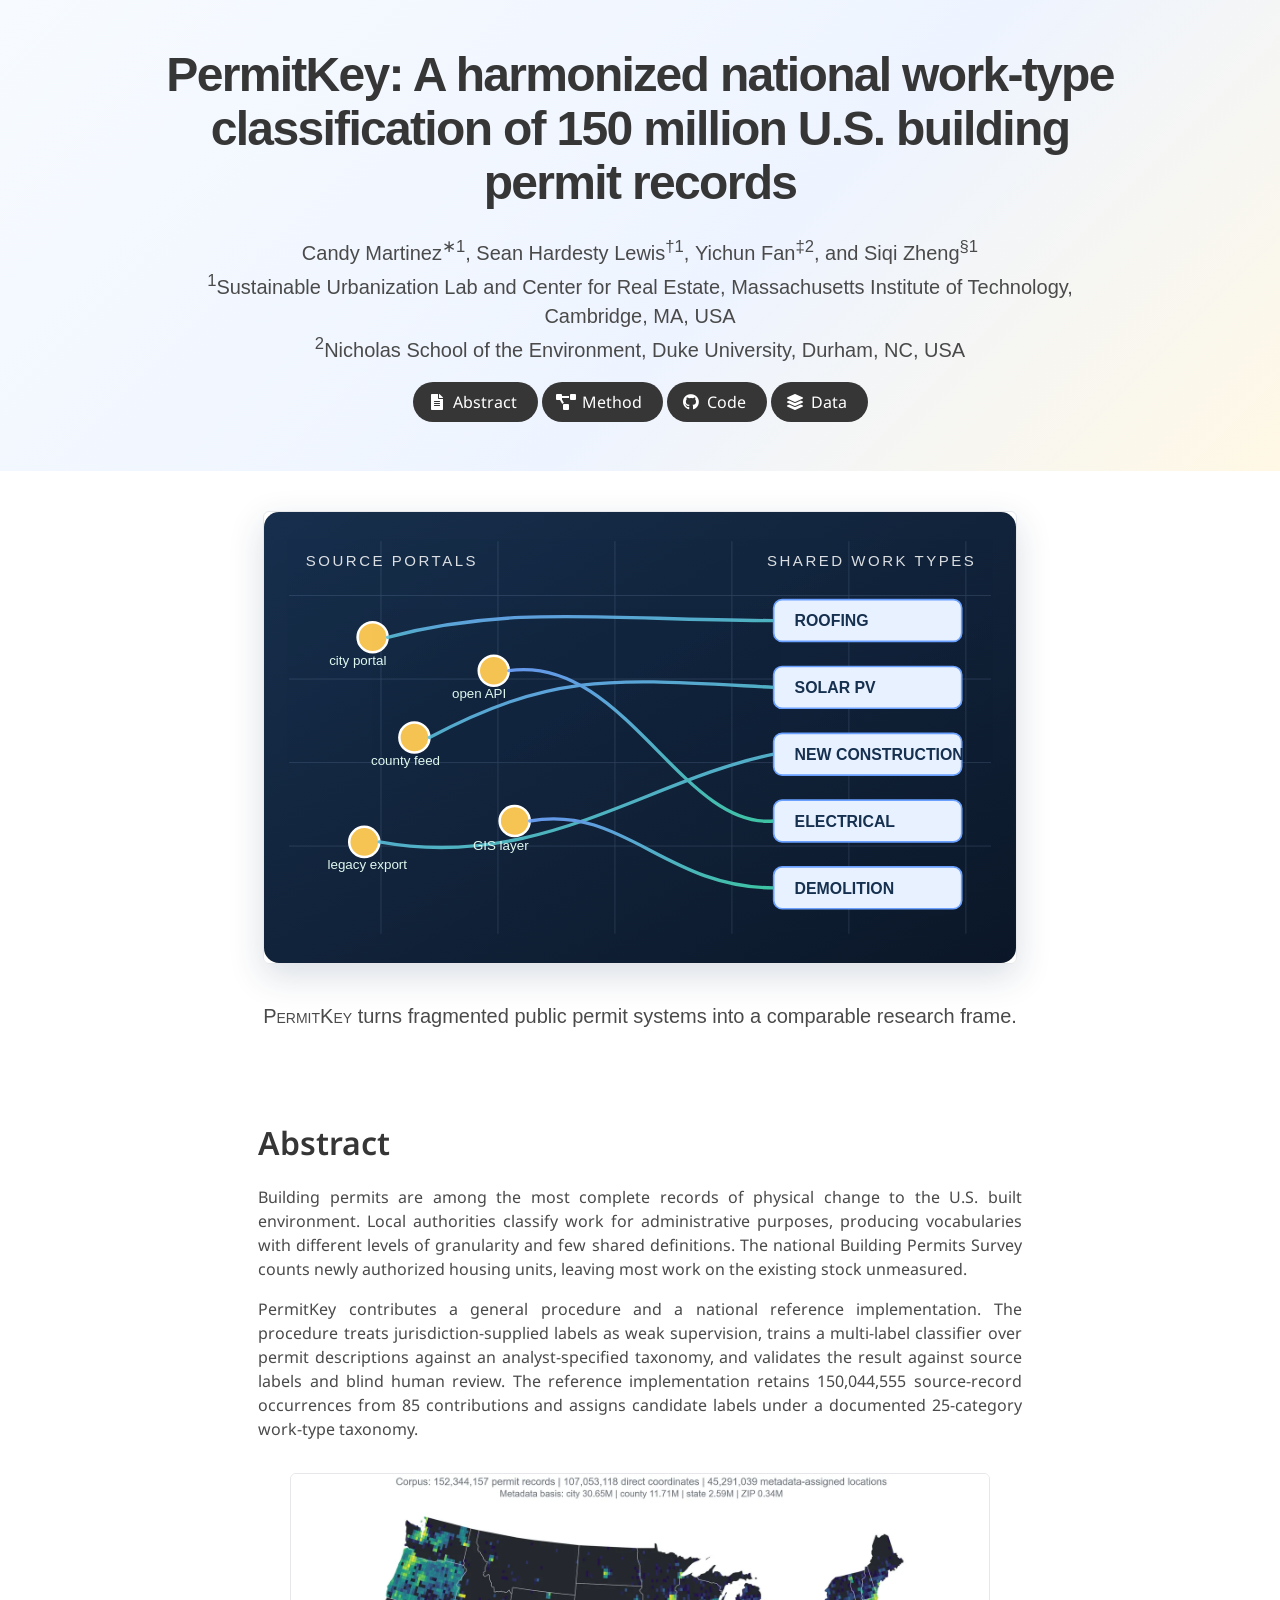
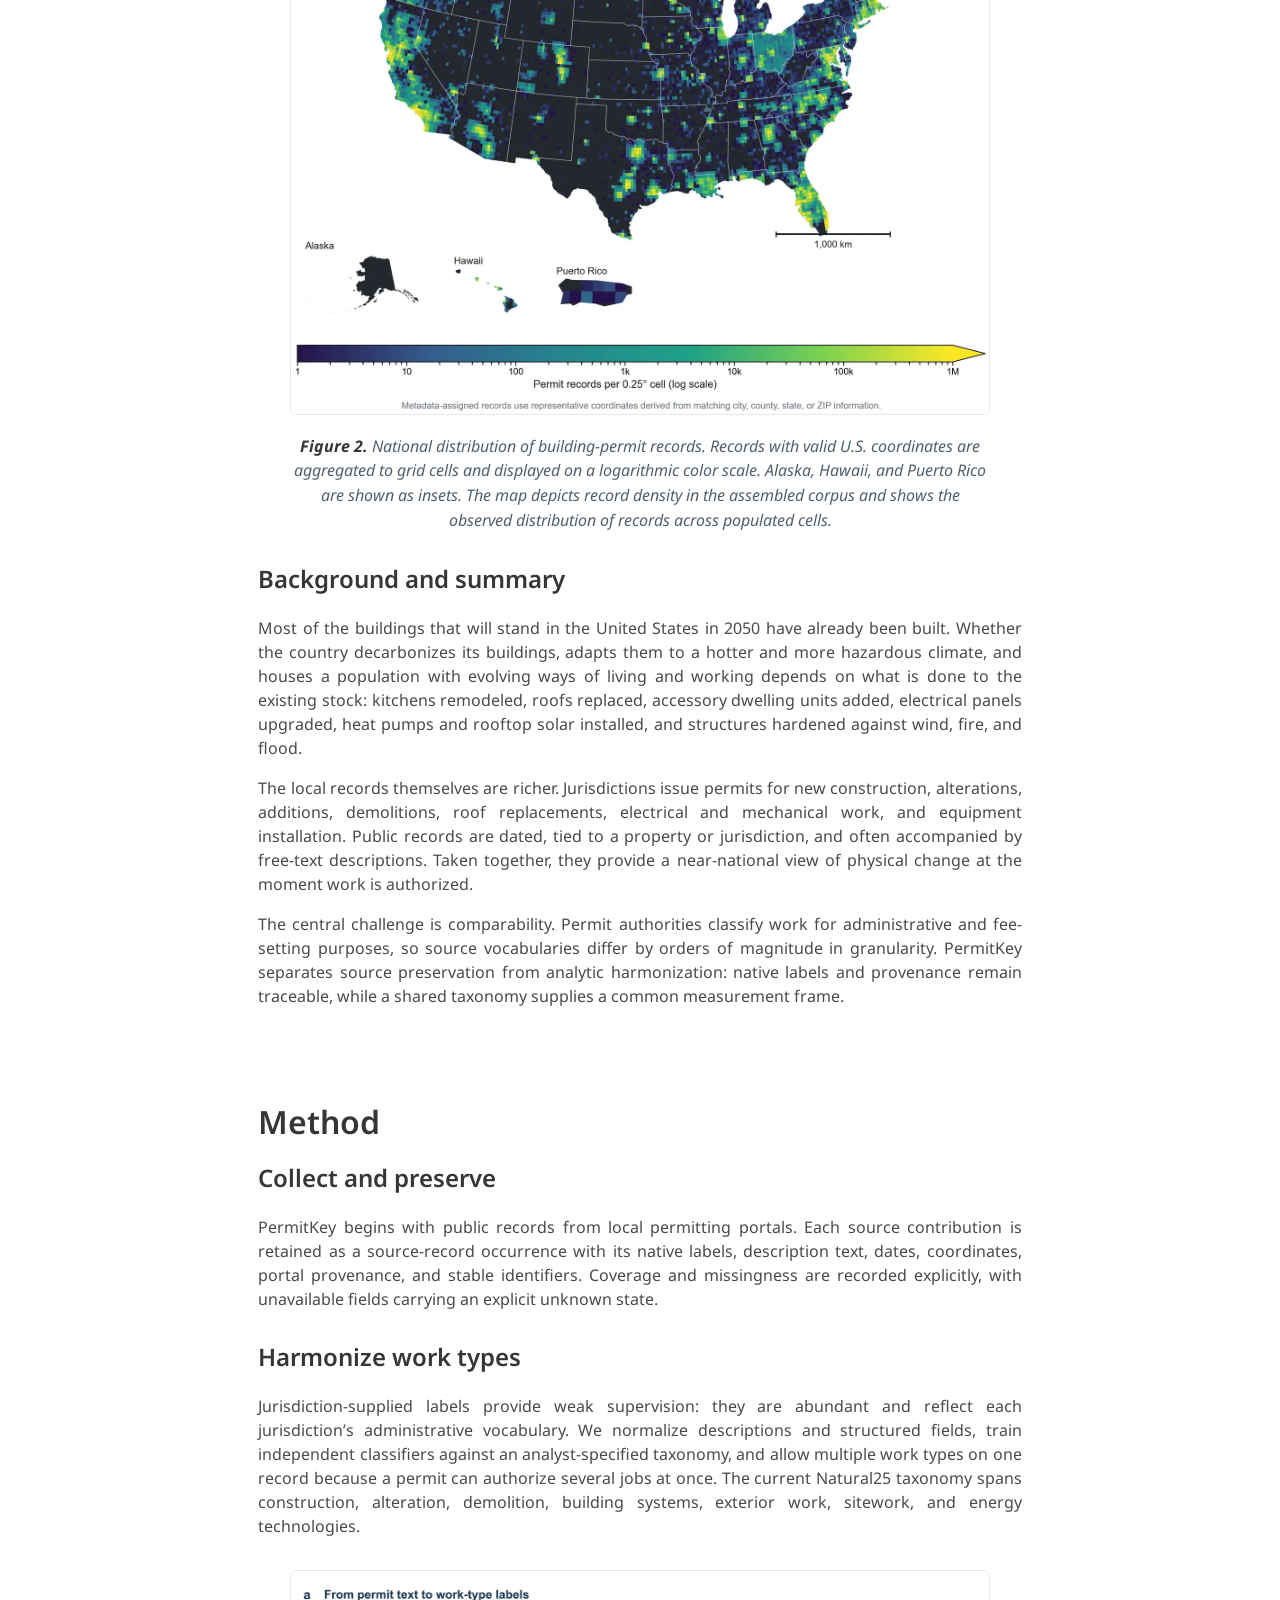
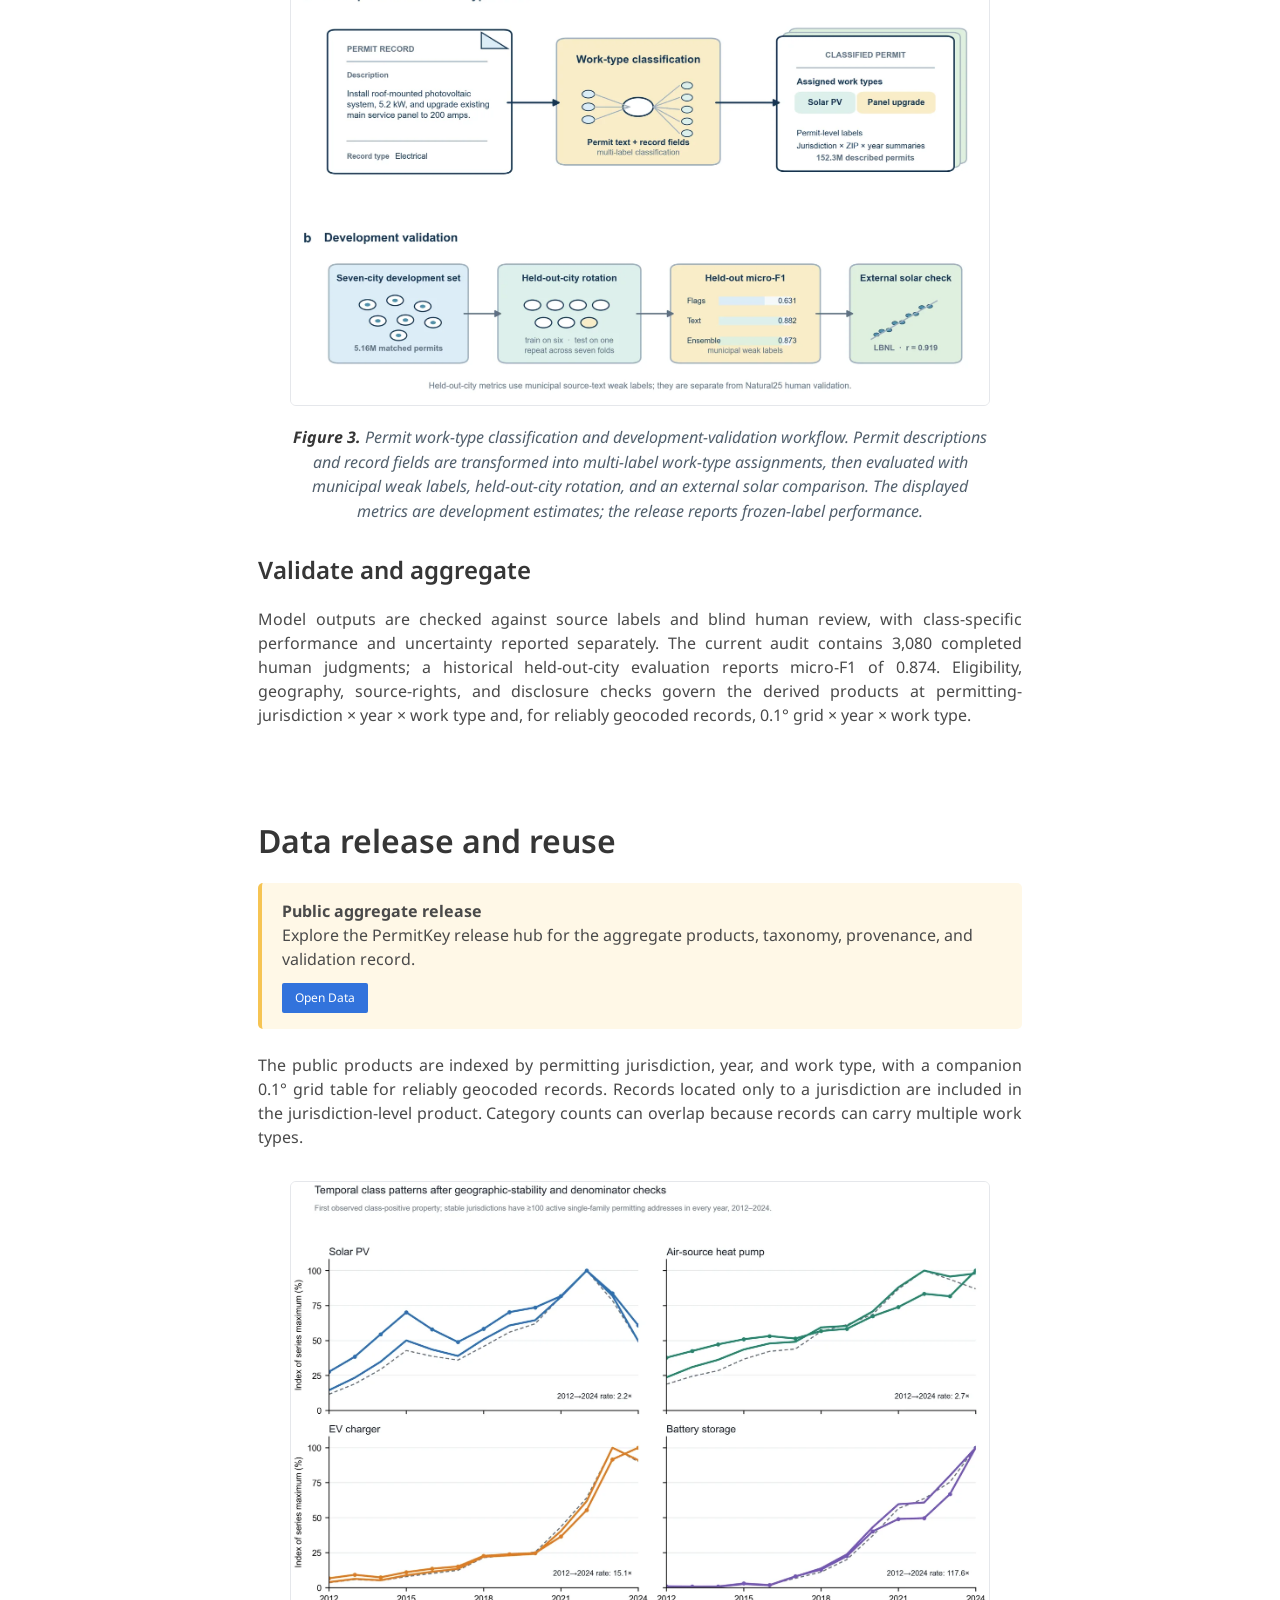
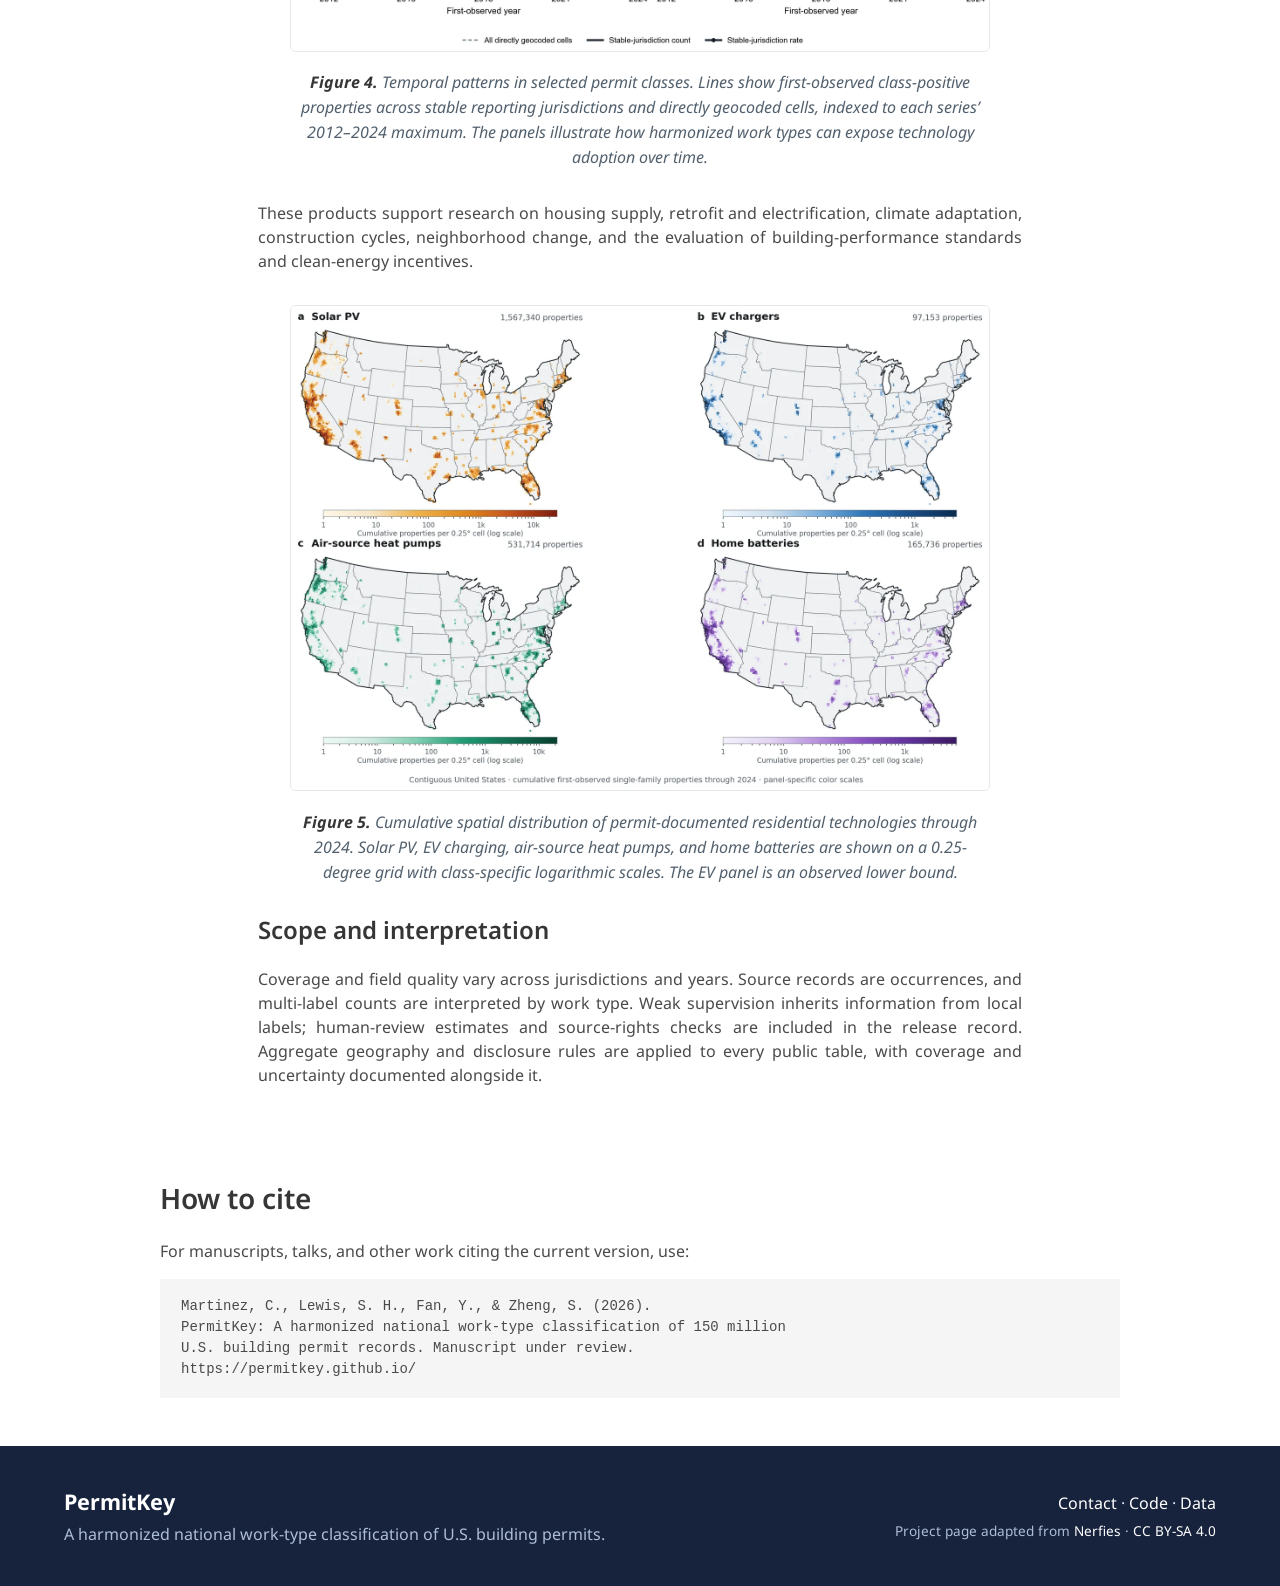
==== index.html @ 05378edb "Bust page stylesheet cache for white backgrounds" ====
<!DOCTYPE html>
<html lang="en">
<head>
  <meta charset="utf-8">
  <meta name="description" content="PermitKey: A harmonized national work-type classification of 150 million U.S. building permit records.">
  <meta name="keywords" content="PermitKey, building permits, open data, construction, cities">
  <meta name="viewport" content="width=device-width, initial-scale=1">
  <title>PermitKey: A harmonized national work-type classification of 150 million U.S. building permit records</title>
  <link href="https://fonts.googleapis.com/css?family=Google+Sans|Noto+Sans|Castoro" rel="stylesheet">
  <link rel="stylesheet" href="./static/css/bulma.min.css">
  <link rel="stylesheet" href="./static/css/fontawesome.all.min.css">
  <link rel="stylesheet" href="./static/css/index.css?v=7b7bf2e">
  <link rel="icon" href="./static/images/favicon.svg">
  <style>
    .permit-teaser { background:linear-gradient(135deg,#f7fbff,#eef4ff 58%,#fff8e5); }
    .permit-teaser .hero-body { padding-bottom:2rem; }
    .publication-title { letter-spacing:-.035em; }
    .permit-figure { width:100%; border-radius:10px; box-shadow:0 12px 35px rgba(20,50,90,.16); }
    .figure-panel { margin:2.5rem 0; }
    .figure-panel img { display:block; width:100%; height:auto; border:1px solid #e5e7eb; border-radius:6px; }
    .figure-caption { margin-top:.8rem; color:#52606d; line-height:1.55; }
    .dpermit { font-variant:small-caps; }
    .release-note { border-left:4px solid #f6c453; background:#fff8e7; padding:1rem 1.25rem; border-radius:5px; }
  </style>
</head>
<body>
<section class="hero permit-teaser"><div class="hero-body"><div class="container is-max-desktop"><div class="columns is-centered"><div class="column has-text-centered">
  <h1 class="title is-1 publication-title">PermitKey: A harmonized national work-type classification of 150 million U.S. building permit records</h1>
  <div class="is-size-5 publication-authors"><span class="author-block">Candy Martinez<sup>∗1</sup>,</span> <span class="author-block">Sean Hardesty Lewis<sup>†1</sup>,</span> <span class="author-block">Yichun Fan<sup>‡2</sup>,</span> <span class="author-block">and Siqi Zheng<sup>§1</sup></span></div>
  <div class="is-size-5 publication-authors"><span class="author-block"><sup>1</sup>Sustainable Urbanization Lab and Center for Real Estate, Massachusetts Institute of Technology, Cambridge, MA, USA</span><br><span class="author-block"><sup>2</sup>Nicholas School of the Environment, Duke University, Durham, NC, USA</span></div>
  <div class="column has-text-centered"><div class="publication-links">
    <span class="link-block"><a href="#project" class="external-link button is-normal is-rounded is-dark"><span class="icon"><i class="fas fa-file-alt"></i></span><span>Abstract</span></a></span>
    <span class="link-block"><a href="#method" class="external-link button is-normal is-rounded is-dark"><span class="icon"><i class="fas fa-project-diagram"></i></span><span>Method</span></a></span>
    <span class="link-block"><a href="https://github.com/permitkey/permitkey.github.io" class="external-link button is-normal is-rounded is-dark"><span class="icon"><i class="fab fa-github"></i></span><span>Code</span></a></span>
    <span class="link-block"><a href="./data/" class="external-link button is-normal is-rounded is-dark"><span class="icon"><i class="fas fa-layer-group"></i></span><span>Data</span></a></span>
  </div></div>
</div></div></div></div></section>

<section class="hero teaser"><div class="container is-max-desktop"><div class="hero-body"><figure class="figure-panel" aria-label="Figure 1: PermitKey overview"><img class="permit-figure" src="./static/images/permitkey-hero.svg" alt="PermitKey connects varied city portal records to shared work types"></figure><h2 class="subtitle has-text-centered mt-5"><span class="dpermit">PermitKey</span> turns fragmented public permit systems into a comparable research frame.</h2></div></div></section>

<section class="section" id="project"><div class="container is-max-desktop"><div class="columns is-centered"><div class="column is-four-fifths"><h2 class="title is-3">Abstract</h2><div class="content has-text-justified"><p>Building permits are among the most complete records of physical change to the U.S. built environment. Local authorities classify work for administrative purposes, producing vocabularies with different levels of granularity and few shared definitions. The national Building Permits Survey counts newly authorized housing units, leaving most work on the existing stock unmeasured.</p><p>PermitKey contributes a general procedure and a national reference implementation. The procedure treats jurisdiction-supplied labels as weak supervision, trains a multi-label classifier over permit descriptions against an analyst-specified taxonomy, and validates the result against source labels and blind human review. The reference implementation retains 150,044,555 source-record occurrences from 85 contributions and assigns candidate labels under a documented 25-category work-type taxonomy.</p><figure class="figure-panel"><img src="./static/images/figures/fig1-national-distribution.webp" alt="Map of national building permit record density"><figcaption class="figure-caption"><strong>Figure 2.</strong> National distribution of building-permit records. Records with valid U.S. coordinates are aggregated to grid cells and displayed on a logarithmic color scale. Alaska, Hawaii, and Puerto Rico are shown as insets. The map depicts record density in the assembled corpus and shows the observed distribution of records across populated cells.</figcaption></figure><h3 class="title is-4">Background and summary</h3><p>Most of the buildings that will stand in the United States in 2050 have already been built. Whether the country decarbonizes its buildings, adapts them to a hotter and more hazardous climate, and houses a population with evolving ways of living and working depends on what is done to the existing stock: kitchens remodeled, roofs replaced, accessory dwelling units added, electrical panels upgraded, heat pumps and rooftop solar installed, and structures hardened against wind, fire, and flood.</p><p>The local records themselves are richer. Jurisdictions issue permits for new construction, alterations, additions, demolitions, roof replacements, electrical and mechanical work, and equipment installation. Public records are dated, tied to a property or jurisdiction, and often accompanied by free-text descriptions. Taken together, they provide a near-national view of physical change at the moment work is authorized.</p><p>The central challenge is comparability. Permit authorities classify work for administrative and fee-setting purposes, so source vocabularies differ by orders of magnitude in granularity. PermitKey separates source preservation from analytic harmonization: native labels and provenance remain traceable, while a shared taxonomy supplies a common measurement frame.</p></div></div></div></div></section>

<section class="section" id="method"><div class="container is-max-desktop"><div class="columns is-centered"><div class="column is-four-fifths"><h2 class="title is-3">Method</h2><div class="content has-text-justified"><h3 class="title is-4">Collect and preserve</h3><p>PermitKey begins with public records from local permitting portals. Each source contribution is retained as a source-record occurrence with its native labels, description text, dates, coordinates, portal provenance, and stable identifiers. Coverage and missingness are recorded explicitly, with unavailable fields carrying an explicit unknown state.</p><h3 class="title is-4">Harmonize work types</h3><p>Jurisdiction-supplied labels provide weak supervision: they are abundant and reflect each jurisdiction’s administrative vocabulary. We normalize descriptions and structured fields, train independent classifiers against an analyst-specified taxonomy, and allow multiple work types on one record because a permit can authorize several jobs at once. The current Natural25 taxonomy spans construction, alteration, demolition, building systems, exterior work, sitework, and energy technologies.</p><figure class="figure-panel"><img src="./static/images/figures/fig2-classification-workflow.webp" alt="Workflow from permit text to work-type labels and validation"><figcaption class="figure-caption"><strong>Figure 3.</strong> Permit work-type classification and development-validation workflow. Permit descriptions and record fields are transformed into multi-label work-type assignments, then evaluated with municipal weak labels, held-out-city rotation, and an external solar comparison. The displayed metrics are development estimates; the release reports frozen-label performance.</figcaption></figure><h3 class="title is-4">Validate and aggregate</h3><p>Model outputs are checked against source labels and blind human review, with class-specific performance and uncertainty reported separately. The current audit contains 3,080 completed human judgments; a historical held-out-city evaluation reports micro-F1 of 0.874. Eligibility, geography, source-rights, and disclosure checks govern the derived products at permitting-jurisdiction × year × work type and, for reliably geocoded records, 0.1° grid × year × work type.</p></div></div></div></div></section>

<section class="section has-background-light" id="release"><div class="container is-max-desktop"><div class="columns is-centered"><div class="column is-four-fifths"><h2 class="title is-3">Data release and reuse</h2><div class="release-note"><p class="has-text-weight-bold">Public aggregate release</p><p>Explore the PermitKey release hub for the aggregate products, taxonomy, provenance, and validation record.</p><p class="mt-3"><a class="button is-link is-small" href="./data/">Open Data</a></p></div><div class="content has-text-justified mt-5"><p>The public products are indexed by permitting jurisdiction, year, and work type, with a companion 0.1° grid table for reliably geocoded records. Records located only to a jurisdiction are included in the jurisdiction-level product. Category counts can overlap because records can carry multiple work types.</p><figure class="figure-panel"><img src="./static/images/figures/fig3-temporal-class-patterns.webp" alt="Temporal patterns for solar, heat pumps, EV chargers, and batteries"><figcaption class="figure-caption"><strong>Figure 4.</strong> Temporal patterns in selected permit classes. Lines show first-observed class-positive properties across stable reporting jurisdictions and directly geocoded cells, indexed to each series’ 2012–2024 maximum. The panels illustrate how harmonized work types can expose technology adoption over time.</figcaption></figure><p>These products support research on housing supply, retrofit and electrification, climate adaptation, construction cycles, neighborhood change, and the evaluation of building-performance standards and clean-energy incentives.</p><figure class="figure-panel"><img src="./static/images/figures/fig4-spatial-technology-adoption.webp" alt="Maps of spatial adoption for solar, EV chargers, heat pumps, and batteries"><figcaption class="figure-caption"><strong>Figure 5.</strong> Cumulative spatial distribution of permit-documented residential technologies through 2024. Solar PV, EV charging, air-source heat pumps, and home batteries are shown on a 0.25-degree grid with class-specific logarithmic scales. The EV panel is an observed lower bound.</figcaption></figure><h3 class="title is-4">Scope and interpretation</h3><p>Coverage and field quality vary across jurisdictions and years. Source records are occurrences, and multi-label counts are interpreted by work type. Weak supervision inherits information from local labels; human-review estimates and source-rights checks are included in the release record. Aggregate geography and disclosure rules are applied to every public table, with coverage and uncertainty documented alongside it.</p></div></div></div></div></section>

<section class="section" id="BibTeX"><div class="container is-max-desktop content"><h2 class="title">How to cite</h2><p>For manuscripts, talks, and other work citing the current version, use:</p><pre><code>Martinez, C., Lewis, S. H., Fan, Y., &amp; Zheng, S. (2026).
PermitKey: A harmonized national work-type classification of 150 million
U.S. building permit records. Manuscript under review.
https://permitkey.github.io/</code></pre></div></section>

<footer class="footer site-footer"><div class="container"><div class="columns is-vcentered"><div class="column"><p class="site-footer-title">PermitKey</p><p class="site-footer-copy">A harmonized national work-type classification of U.S. building permits.</p></div><div class="column has-text-right"><p><a href="mailto:end@mit.edu">Contact</a> · <a href="https://github.com/permitkey/permitkey.github.io">Code</a> · <a href="./data/">Data</a></p><p class="site-footer-credit">Project page adapted from <a href="https://github.com/nerfies/nerfies.github.io">Nerfies</a> · <a rel="license" href="https://creativecommons.org/licenses/by-sa/4.0/">CC BY-SA 4.0</a></p></div></div></div></footer>
</body>
</html>
---- static/css/index.css ----
body {
  font-family: 'Noto Sans', sans-serif;
  background: #fff;
}

.has-background-light {
  background-color: #fff !important;
}


.footer .icon-link {
    font-size: 25px;
    color: #000;
}

.link-block a {
    margin-top: 5px;
    margin-bottom: 5px;
}

.dnerf {
  font-variant: small-caps;
}


.teaser .hero-body {
  padding-top: 0;
  padding-bottom: 3rem;
}

.teaser {
  font-family: 'Google Sans', sans-serif;
}


.publication-title {
}

.publication-banner {
  max-height: parent;

}

.publication-banner video {
  position: relative;
  left: auto;
  top: auto;
  transform: none;
  object-fit: fit;
}

.publication-header .hero-body {
}

.publication-title {
    font-family: 'Google Sans', sans-serif;
}

.publication-authors {
    font-family: 'Google Sans', sans-serif;
}

.publication-venue {
    color: #555;
    width: fit-content;
    font-weight: bold;
}

.publication-awards {
    color: #ff3860;
    width: fit-content;
    font-weight: bolder;
}

.publication-authors {
}

.publication-authors a {
   color: hsl(204, 86%, 53%) !important;
}

.publication-authors a:hover {
    text-decoration: underline;
}

.author-block {
  display: inline-block;
}

.publication-banner img {
}

.publication-authors {
  /*color: #4286f4;*/
}

.publication-video {
    position: relative;
    width: 100%;
    height: 0;
    padding-bottom: 56.25%;

    overflow: hidden;
    border-radius: 10px !important;
}

.publication-video iframe {
    position: absolute;
    top: 0;
    left: 0;
    width: 100%;
    height: 100%;
}

.publication-body img {
}

.interpolation-panel {
  background: #f5f5f5;
  border-radius: 10px;
}

.interpolation-panel .interpolation-image {
  width: 100%;
  border-radius: 5px;
}

.interpolation-video-column {
}

.interpolation-panel .slider {
  margin: 0 !important;
}

.interpolation-panel .slider {
  margin: 0 !important;
}

#interpolation-image-wrapper {
  width: 100%;
}
#interpolation-image-wrapper img {
  border-radius: 5px;
}

.site-footer {
  background: #17233d;
  color: #dbe7f5;
  padding: 2.5rem 1.5rem;
}

.site-footer a { color: #fff; }
.site-footer-title { color: #fff; font-size: 1.35rem; font-weight: 700; margin-bottom: .25rem; }
.site-footer-copy, .site-footer-credit { color: #aebed4; }
.site-footer-credit { font-size: .85rem; margin-top: .4rem; }

@media screen and (max-width: 768px) {
  .site-footer .has-text-right { text-align: left !important; margin-top: 1.25rem; }
}
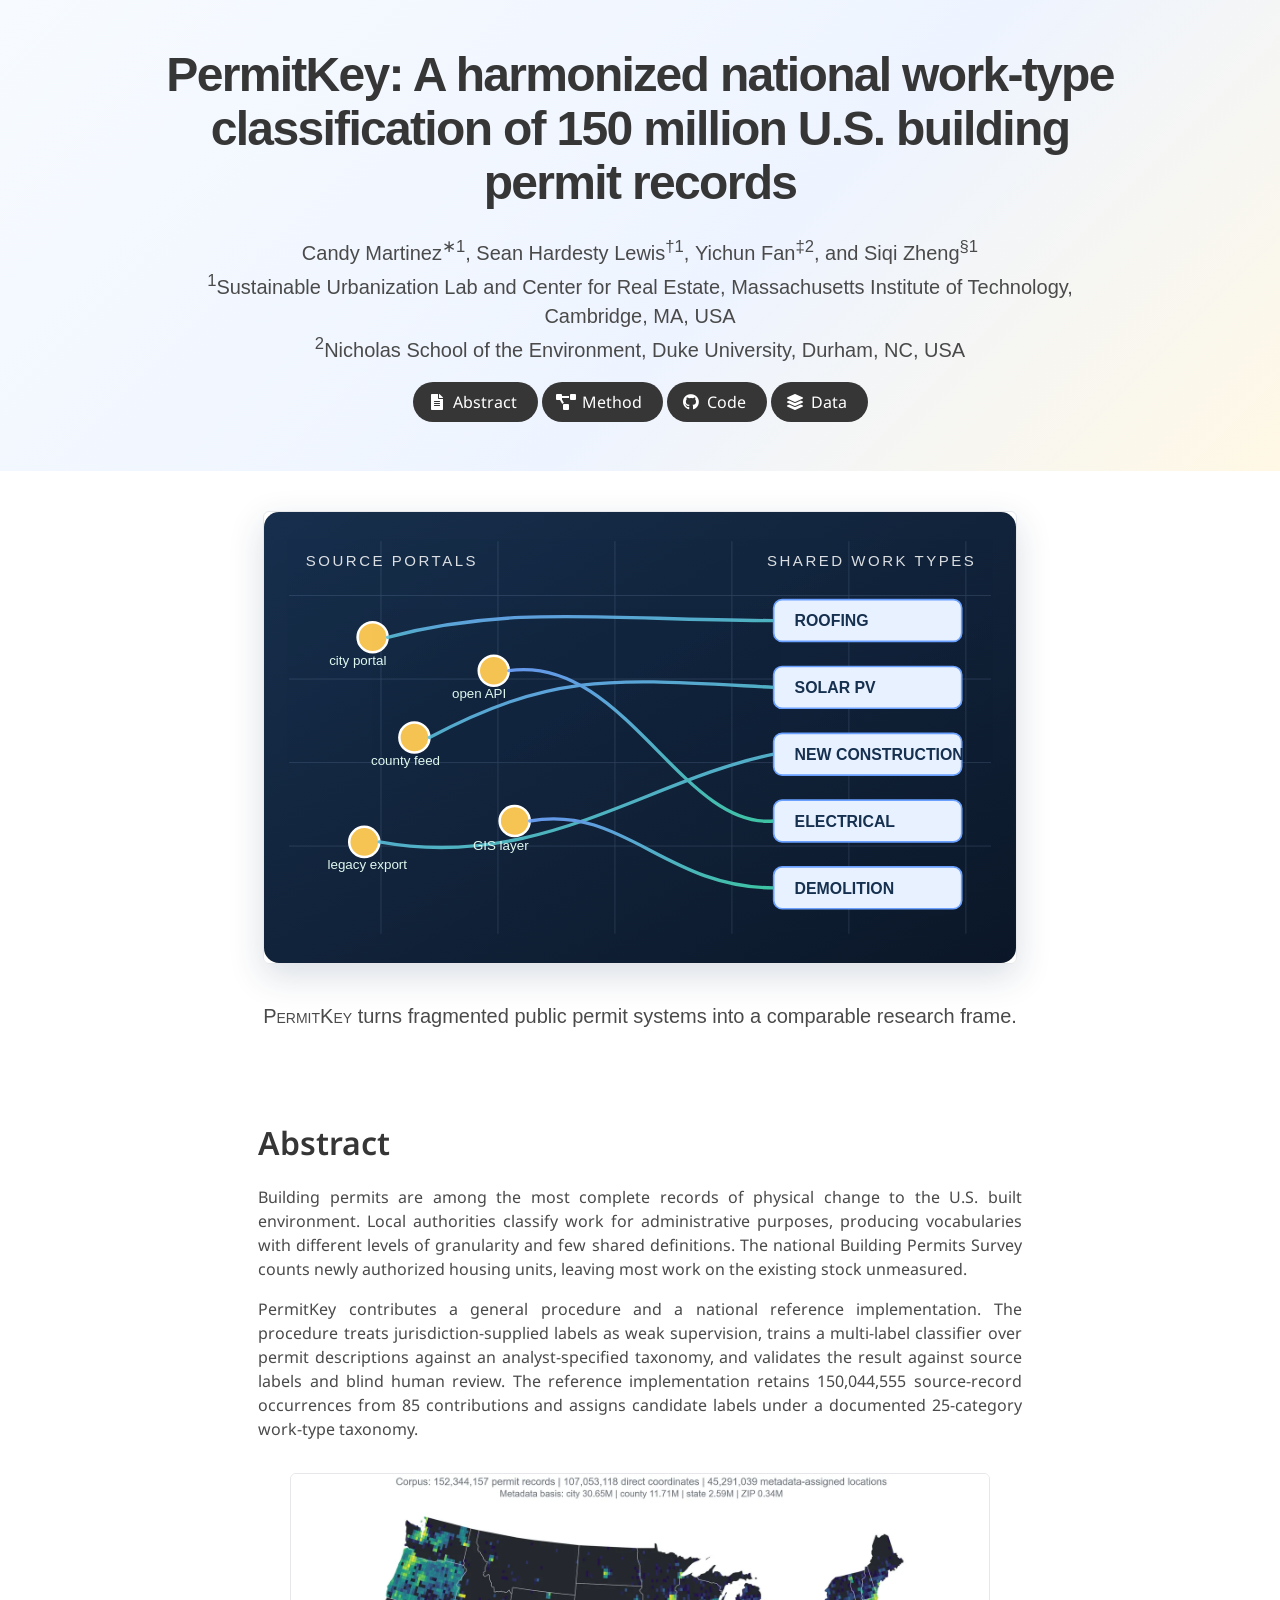
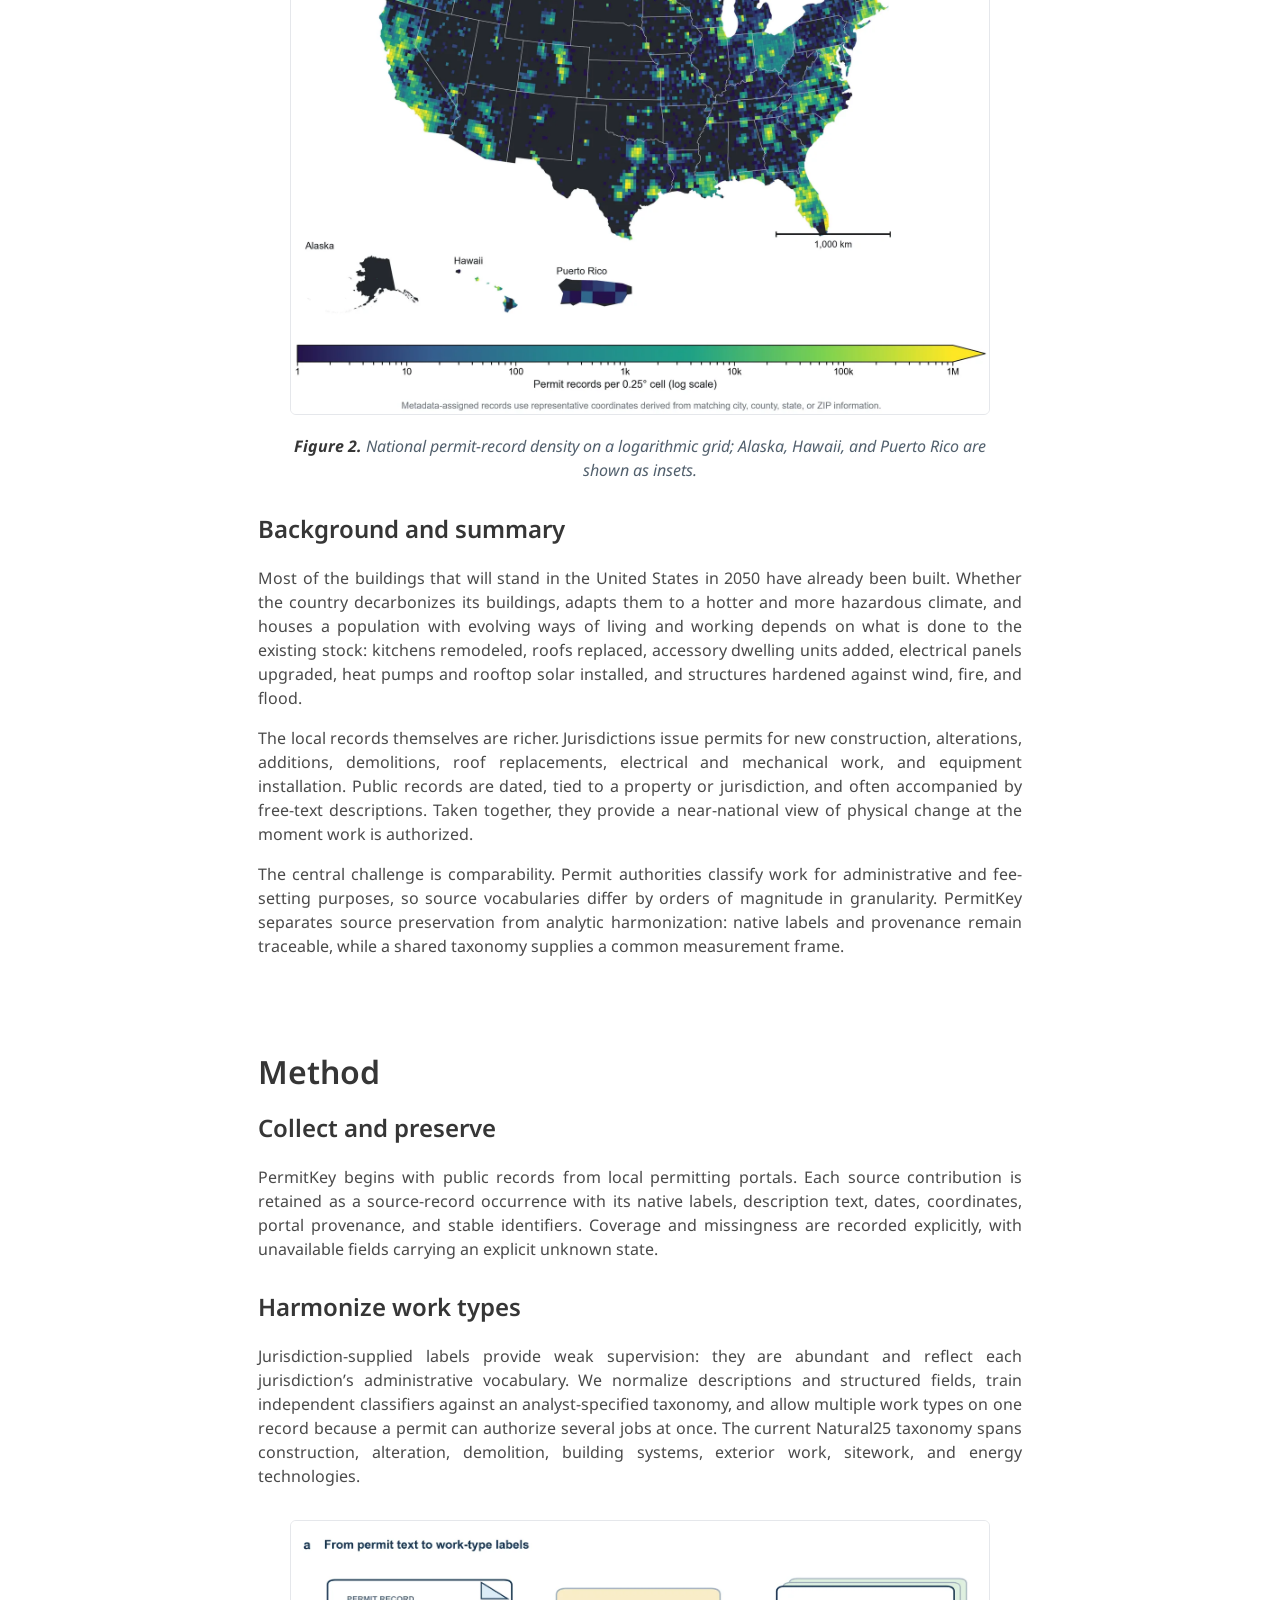
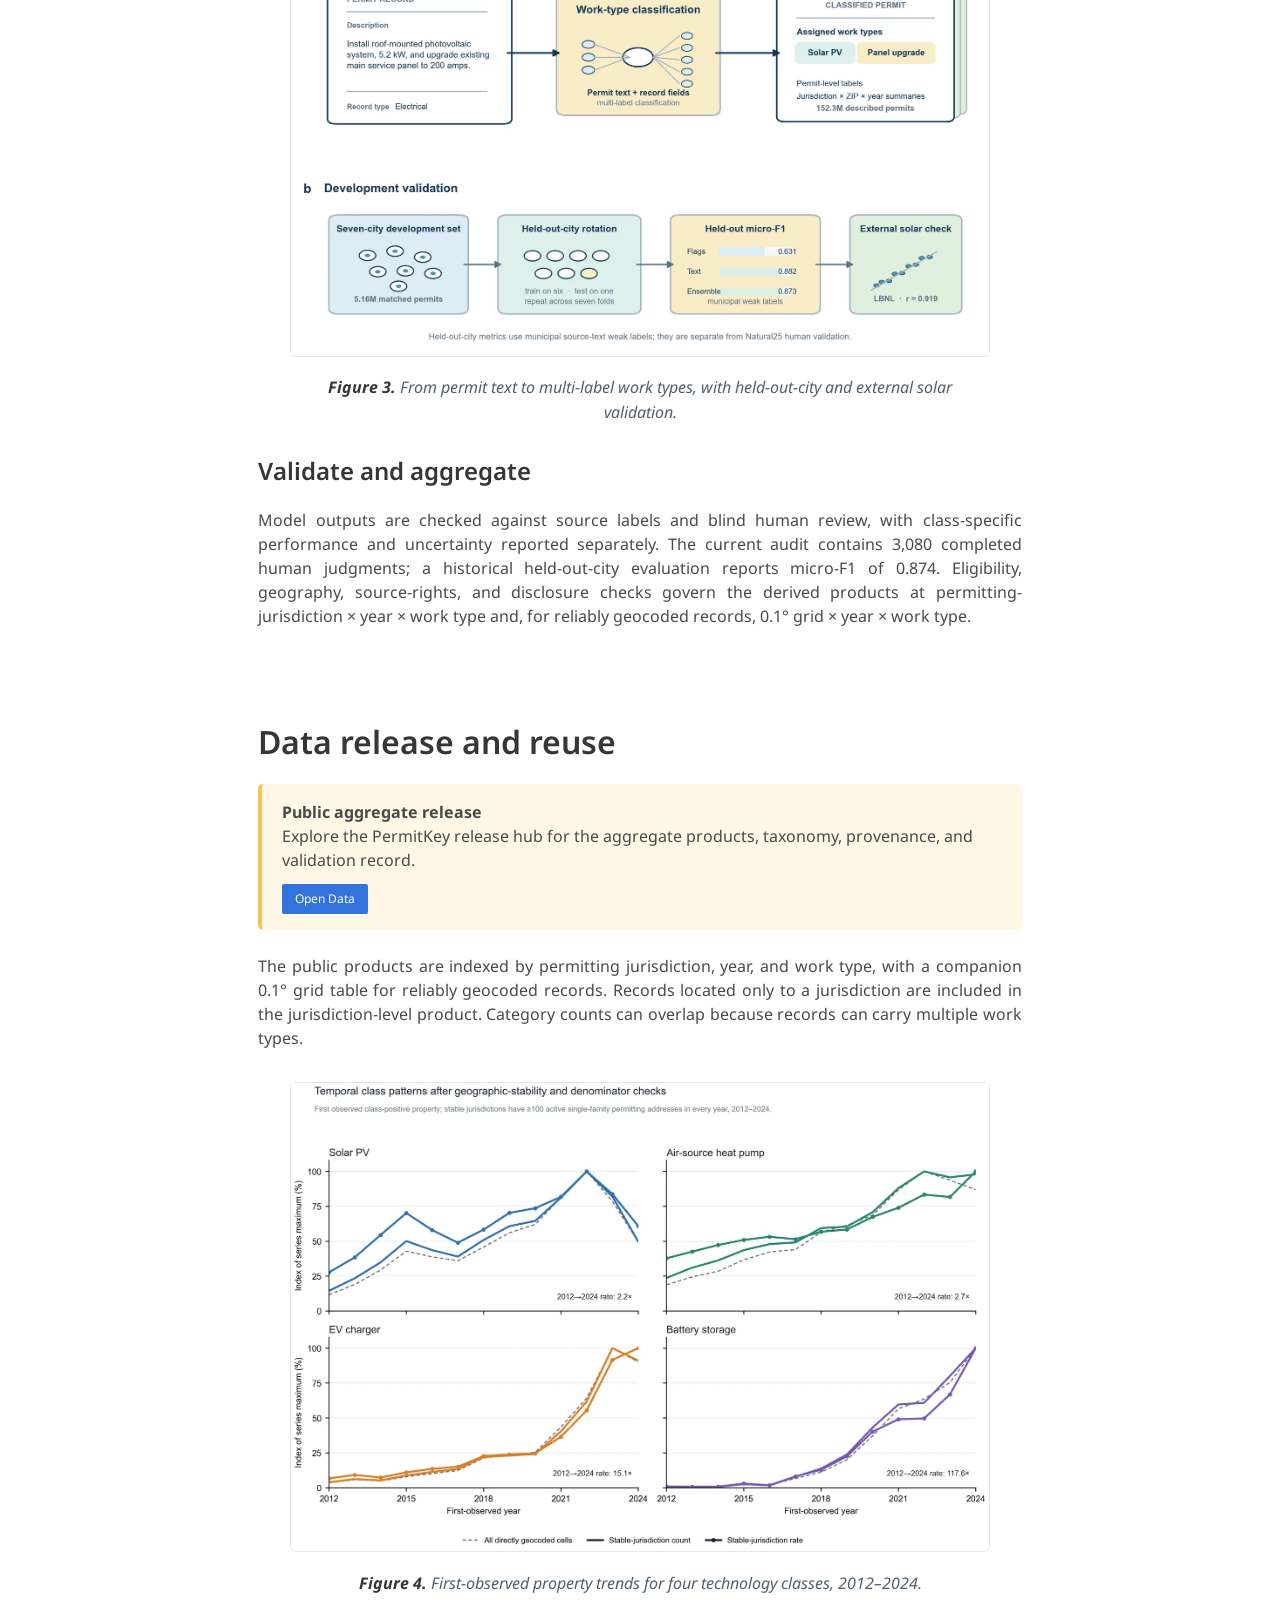
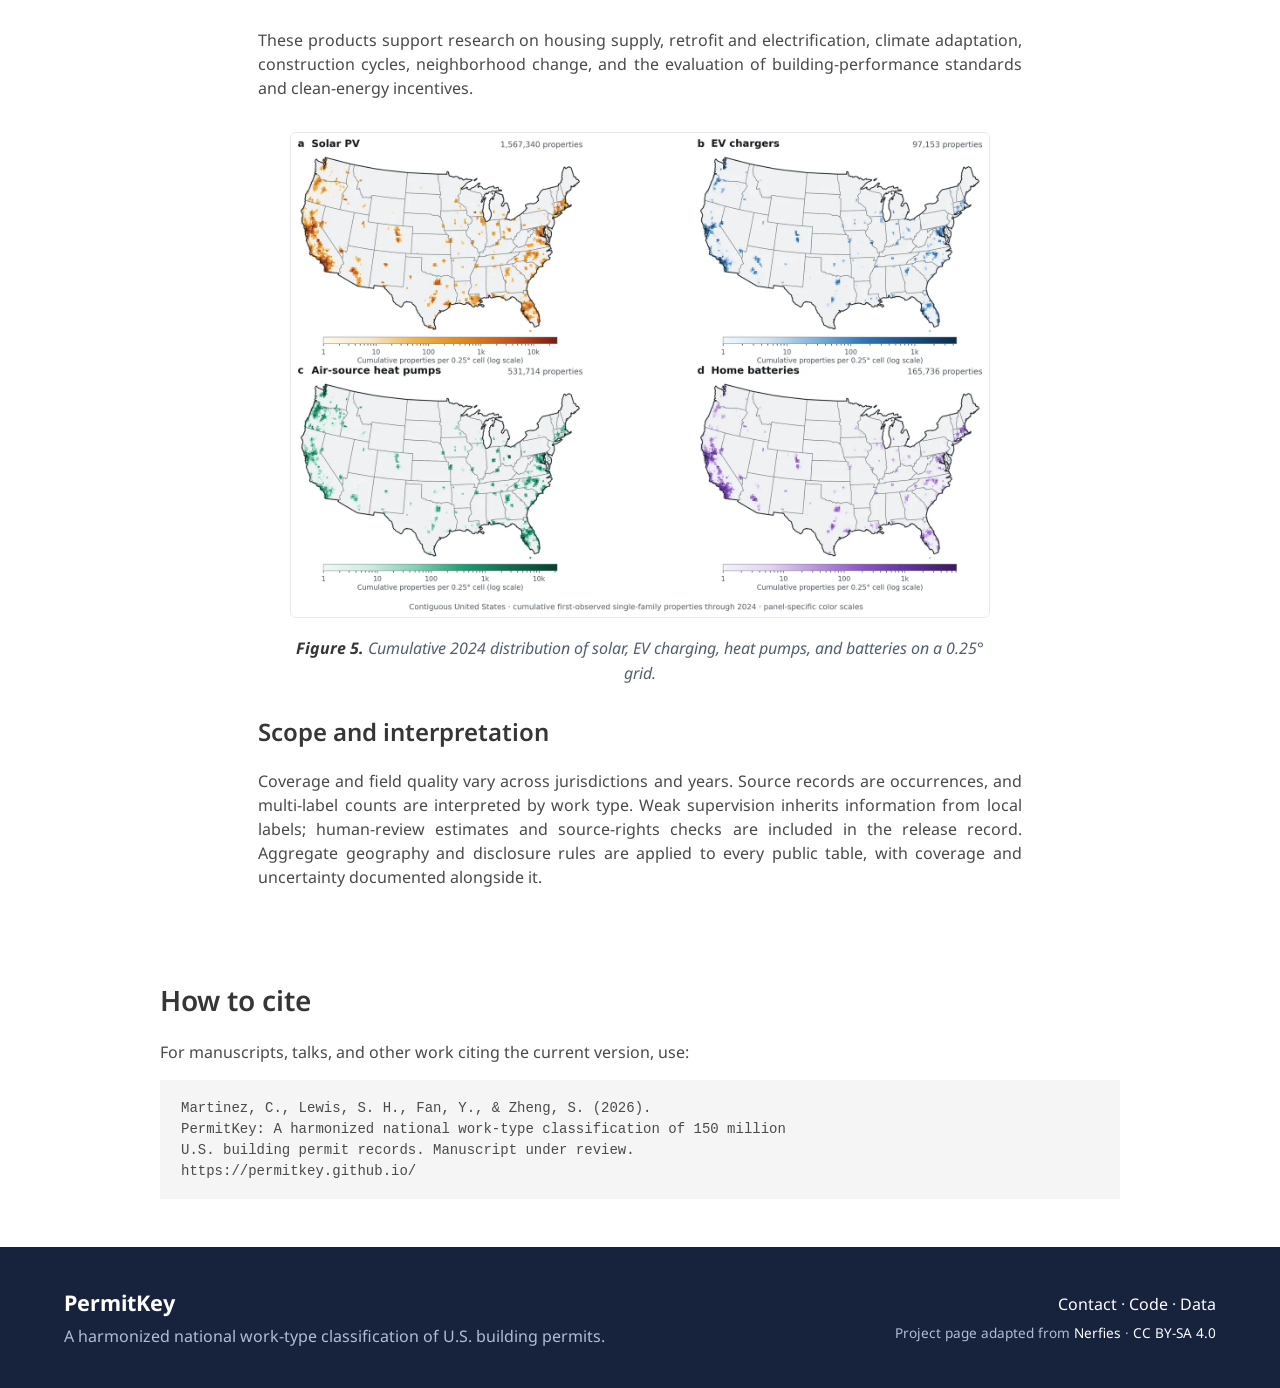
==== commit 768c49c6: "Shorten figure captions" ====
--- a/index.html
+++ b/index.html
@@ -38,11 +38,11 @@
 
 <section class="hero teaser"><div class="container is-max-desktop"><div class="hero-body"><figure class="figure-panel" aria-label="Figure 1: PermitKey overview"><img class="permit-figure" src="./static/images/permitkey-hero.svg" alt="PermitKey connects varied city portal records to shared work types"></figure><h2 class="subtitle has-text-centered mt-5"><span class="dpermit">PermitKey</span> turns fragmented public permit systems into a comparable research frame.</h2></div></div></section>
 
-<section class="section" id="project"><div class="container is-max-desktop"><div class="columns is-centered"><div class="column is-four-fifths"><h2 class="title is-3">Abstract</h2><div class="content has-text-justified"><p>Building permits are among the most complete records of physical change to the U.S. built environment. Local authorities classify work for administrative purposes, producing vocabularies with different levels of granularity and few shared definitions. The national Building Permits Survey counts newly authorized housing units, leaving most work on the existing stock unmeasured.</p><p>PermitKey contributes a general procedure and a national reference implementation. The procedure treats jurisdiction-supplied labels as weak supervision, trains a multi-label classifier over permit descriptions against an analyst-specified taxonomy, and validates the result against source labels and blind human review. The reference implementation retains 150,044,555 source-record occurrences from 85 contributions and assigns candidate labels under a documented 25-category work-type taxonomy.</p><figure class="figure-panel"><img src="./static/images/figures/fig1-national-distribution.webp" alt="Map of national building permit record density"><figcaption class="figure-caption"><strong>Figure 2.</strong> National distribution of building-permit records. Records with valid U.S. coordinates are aggregated to grid cells and displayed on a logarithmic color scale. Alaska, Hawaii, and Puerto Rico are shown as insets. The map depicts record density in the assembled corpus and shows the observed distribution of records across populated cells.</figcaption></figure><h3 class="title is-4">Background and summary</h3><p>Most of the buildings that will stand in the United States in 2050 have already been built. Whether the country decarbonizes its buildings, adapts them to a hotter and more hazardous climate, and houses a population with evolving ways of living and working depends on what is done to the existing stock: kitchens remodeled, roofs replaced, accessory dwelling units added, electrical panels upgraded, heat pumps and rooftop solar installed, and structures hardened against wind, fire, and flood.</p><p>The local records themselves are richer. Jurisdictions issue permits for new construction, alterations, additions, demolitions, roof replacements, electrical and mechanical work, and equipment installation. Public records are dated, tied to a property or jurisdiction, and often accompanied by free-text descriptions. Taken together, they provide a near-national view of physical change at the moment work is authorized.</p><p>The central challenge is comparability. Permit authorities classify work for administrative and fee-setting purposes, so source vocabularies differ by orders of magnitude in granularity. PermitKey separates source preservation from analytic harmonization: native labels and provenance remain traceable, while a shared taxonomy supplies a common measurement frame.</p></div></div></div></div></section>
+<section class="section" id="project"><div class="container is-max-desktop"><div class="columns is-centered"><div class="column is-four-fifths"><h2 class="title is-3">Abstract</h2><div class="content has-text-justified"><p>Building permits are among the most complete records of physical change to the U.S. built environment. Local authorities classify work for administrative purposes, producing vocabularies with different levels of granularity and few shared definitions. The national Building Permits Survey counts newly authorized housing units, leaving most work on the existing stock unmeasured.</p><p>PermitKey contributes a general procedure and a national reference implementation. The procedure treats jurisdiction-supplied labels as weak supervision, trains a multi-label classifier over permit descriptions against an analyst-specified taxonomy, and validates the result against source labels and blind human review. The reference implementation retains 150,044,555 source-record occurrences from 85 contributions and assigns candidate labels under a documented 25-category work-type taxonomy.</p><figure class="figure-panel"><img src="./static/images/figures/fig1-national-distribution.webp" alt="Map of national building permit record density"><figcaption class="figure-caption"><strong>Figure 2.</strong> National permit-record density on a logarithmic grid; Alaska, Hawaii, and Puerto Rico are shown as insets.</figure><h3 class="title is-4">Background and summary</h3><p>Most of the buildings that will stand in the United States in 2050 have already been built. Whether the country decarbonizes its buildings, adapts them to a hotter and more hazardous climate, and houses a population with evolving ways of living and working depends on what is done to the existing stock: kitchens remodeled, roofs replaced, accessory dwelling units added, electrical panels upgraded, heat pumps and rooftop solar installed, and structures hardened against wind, fire, and flood.</p><p>The local records themselves are richer. Jurisdictions issue permits for new construction, alterations, additions, demolitions, roof replacements, electrical and mechanical work, and equipment installation. Public records are dated, tied to a property or jurisdiction, and often accompanied by free-text descriptions. Taken together, they provide a near-national view of physical change at the moment work is authorized.</p><p>The central challenge is comparability. Permit authorities classify work for administrative and fee-setting purposes, so source vocabularies differ by orders of magnitude in granularity. PermitKey separates source preservation from analytic harmonization: native labels and provenance remain traceable, while a shared taxonomy supplies a common measurement frame.</p></div></div></div></div></section>
 
-<section class="section" id="method"><div class="container is-max-desktop"><div class="columns is-centered"><div class="column is-four-fifths"><h2 class="title is-3">Method</h2><div class="content has-text-justified"><h3 class="title is-4">Collect and preserve</h3><p>PermitKey begins with public records from local permitting portals. Each source contribution is retained as a source-record occurrence with its native labels, description text, dates, coordinates, portal provenance, and stable identifiers. Coverage and missingness are recorded explicitly, with unavailable fields carrying an explicit unknown state.</p><h3 class="title is-4">Harmonize work types</h3><p>Jurisdiction-supplied labels provide weak supervision: they are abundant and reflect each jurisdiction’s administrative vocabulary. We normalize descriptions and structured fields, train independent classifiers against an analyst-specified taxonomy, and allow multiple work types on one record because a permit can authorize several jobs at once. The current Natural25 taxonomy spans construction, alteration, demolition, building systems, exterior work, sitework, and energy technologies.</p><figure class="figure-panel"><img src="./static/images/figures/fig2-classification-workflow.webp" alt="Workflow from permit text to work-type labels and validation"><figcaption class="figure-caption"><strong>Figure 3.</strong> Permit work-type classification and development-validation workflow. Permit descriptions and record fields are transformed into multi-label work-type assignments, then evaluated with municipal weak labels, held-out-city rotation, and an external solar comparison. The displayed metrics are development estimates; the release reports frozen-label performance.</figcaption></figure><h3 class="title is-4">Validate and aggregate</h3><p>Model outputs are checked against source labels and blind human review, with class-specific performance and uncertainty reported separately. The current audit contains 3,080 completed human judgments; a historical held-out-city evaluation reports micro-F1 of 0.874. Eligibility, geography, source-rights, and disclosure checks govern the derived products at permitting-jurisdiction × year × work type and, for reliably geocoded records, 0.1° grid × year × work type.</p></div></div></div></div></section>
+<section class="section" id="method"><div class="container is-max-desktop"><div class="columns is-centered"><div class="column is-four-fifths"><h2 class="title is-3">Method</h2><div class="content has-text-justified"><h3 class="title is-4">Collect and preserve</h3><p>PermitKey begins with public records from local permitting portals. Each source contribution is retained as a source-record occurrence with its native labels, description text, dates, coordinates, portal provenance, and stable identifiers. Coverage and missingness are recorded explicitly, with unavailable fields carrying an explicit unknown state.</p><h3 class="title is-4">Harmonize work types</h3><p>Jurisdiction-supplied labels provide weak supervision: they are abundant and reflect each jurisdiction’s administrative vocabulary. We normalize descriptions and structured fields, train independent classifiers against an analyst-specified taxonomy, and allow multiple work types on one record because a permit can authorize several jobs at once. The current Natural25 taxonomy spans construction, alteration, demolition, building systems, exterior work, sitework, and energy technologies.</p><figure class="figure-panel"><img src="./static/images/figures/fig2-classification-workflow.webp" alt="Workflow from permit text to work-type labels and validation"><figcaption class="figure-caption"><strong>Figure 3.</strong> From permit text to multi-label work types, with held-out-city and external solar validation.</figure><h3 class="title is-4">Validate and aggregate</h3><p>Model outputs are checked against source labels and blind human review, with class-specific performance and uncertainty reported separately. The current audit contains 3,080 completed human judgments; a historical held-out-city evaluation reports micro-F1 of 0.874. Eligibility, geography, source-rights, and disclosure checks govern the derived products at permitting-jurisdiction × year × work type and, for reliably geocoded records, 0.1° grid × year × work type.</p></div></div></div></div></section>
 
-<section class="section has-background-light" id="release"><div class="container is-max-desktop"><div class="columns is-centered"><div class="column is-four-fifths"><h2 class="title is-3">Data release and reuse</h2><div class="release-note"><p class="has-text-weight-bold">Public aggregate release</p><p>Explore the PermitKey release hub for the aggregate products, taxonomy, provenance, and validation record.</p><p class="mt-3"><a class="button is-link is-small" href="./data/">Open Data</a></p></div><div class="content has-text-justified mt-5"><p>The public products are indexed by permitting jurisdiction, year, and work type, with a companion 0.1° grid table for reliably geocoded records. Records located only to a jurisdiction are included in the jurisdiction-level product. Category counts can overlap because records can carry multiple work types.</p><figure class="figure-panel"><img src="./static/images/figures/fig3-temporal-class-patterns.webp" alt="Temporal patterns for solar, heat pumps, EV chargers, and batteries"><figcaption class="figure-caption"><strong>Figure 4.</strong> Temporal patterns in selected permit classes. Lines show first-observed class-positive properties across stable reporting jurisdictions and directly geocoded cells, indexed to each series’ 2012–2024 maximum. The panels illustrate how harmonized work types can expose technology adoption over time.</figcaption></figure><p>These products support research on housing supply, retrofit and electrification, climate adaptation, construction cycles, neighborhood change, and the evaluation of building-performance standards and clean-energy incentives.</p><figure class="figure-panel"><img src="./static/images/figures/fig4-spatial-technology-adoption.webp" alt="Maps of spatial adoption for solar, EV chargers, heat pumps, and batteries"><figcaption class="figure-caption"><strong>Figure 5.</strong> Cumulative spatial distribution of permit-documented residential technologies through 2024. Solar PV, EV charging, air-source heat pumps, and home batteries are shown on a 0.25-degree grid with class-specific logarithmic scales. The EV panel is an observed lower bound.</figcaption></figure><h3 class="title is-4">Scope and interpretation</h3><p>Coverage and field quality vary across jurisdictions and years. Source records are occurrences, and multi-label counts are interpreted by work type. Weak supervision inherits information from local labels; human-review estimates and source-rights checks are included in the release record. Aggregate geography and disclosure rules are applied to every public table, with coverage and uncertainty documented alongside it.</p></div></div></div></div></section>
+<section class="section has-background-light" id="release"><div class="container is-max-desktop"><div class="columns is-centered"><div class="column is-four-fifths"><h2 class="title is-3">Data release and reuse</h2><div class="release-note"><p class="has-text-weight-bold">Public aggregate release</p><p>Explore the PermitKey release hub for the aggregate products, taxonomy, provenance, and validation record.</p><p class="mt-3"><a class="button is-link is-small" href="./data/">Open Data</a></p></div><div class="content has-text-justified mt-5"><p>The public products are indexed by permitting jurisdiction, year, and work type, with a companion 0.1° grid table for reliably geocoded records. Records located only to a jurisdiction are included in the jurisdiction-level product. Category counts can overlap because records can carry multiple work types.</p><figure class="figure-panel"><img src="./static/images/figures/fig3-temporal-class-patterns.webp" alt="Temporal patterns for solar, heat pumps, EV chargers, and batteries"><figcaption class="figure-caption"><strong>Figure 4.</strong> First-observed property trends for four technology classes, 2012–2024.</figure><p>These products support research on housing supply, retrofit and electrification, climate adaptation, construction cycles, neighborhood change, and the evaluation of building-performance standards and clean-energy incentives.</p><figure class="figure-panel"><img src="./static/images/figures/fig4-spatial-technology-adoption.webp" alt="Maps of spatial adoption for solar, EV chargers, heat pumps, and batteries"><figcaption class="figure-caption"><strong>Figure 5.</strong> Cumulative 2024 distribution of solar, EV charging, heat pumps, and batteries on a 0.25° grid.</figure><h3 class="title is-4">Scope and interpretation</h3><p>Coverage and field quality vary across jurisdictions and years. Source records are occurrences, and multi-label counts are interpreted by work type. Weak supervision inherits information from local labels; human-review estimates and source-rights checks are included in the release record. Aggregate geography and disclosure rules are applied to every public table, with coverage and uncertainty documented alongside it.</p></div></div></div></div></section>
 
 <section class="section" id="BibTeX"><div class="container is-max-desktop content"><h2 class="title">How to cite</h2><p>For manuscripts, talks, and other work citing the current version, use:</p><pre><code>Martinez, C., Lewis, S. H., Fan, Y., &amp; Zheng, S. (2026).
 PermitKey: A harmonized national work-type classification of 150 million
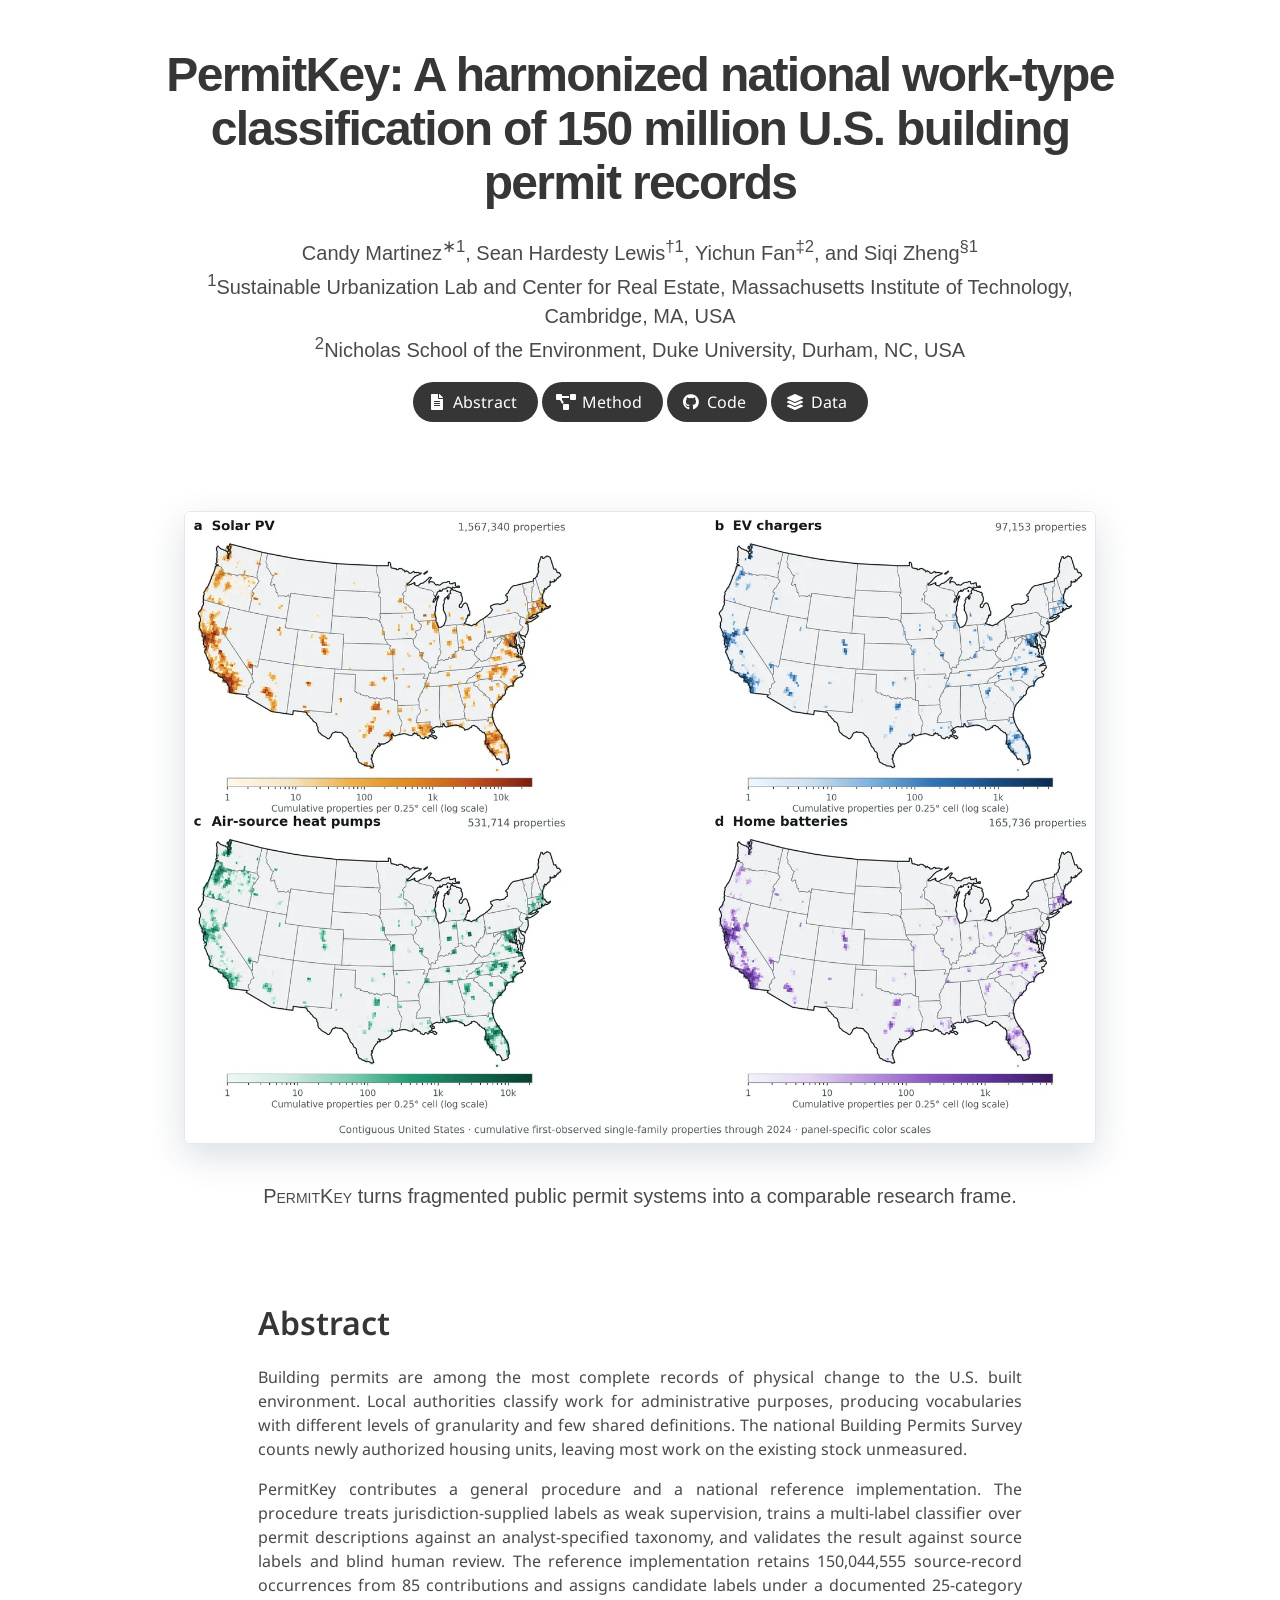
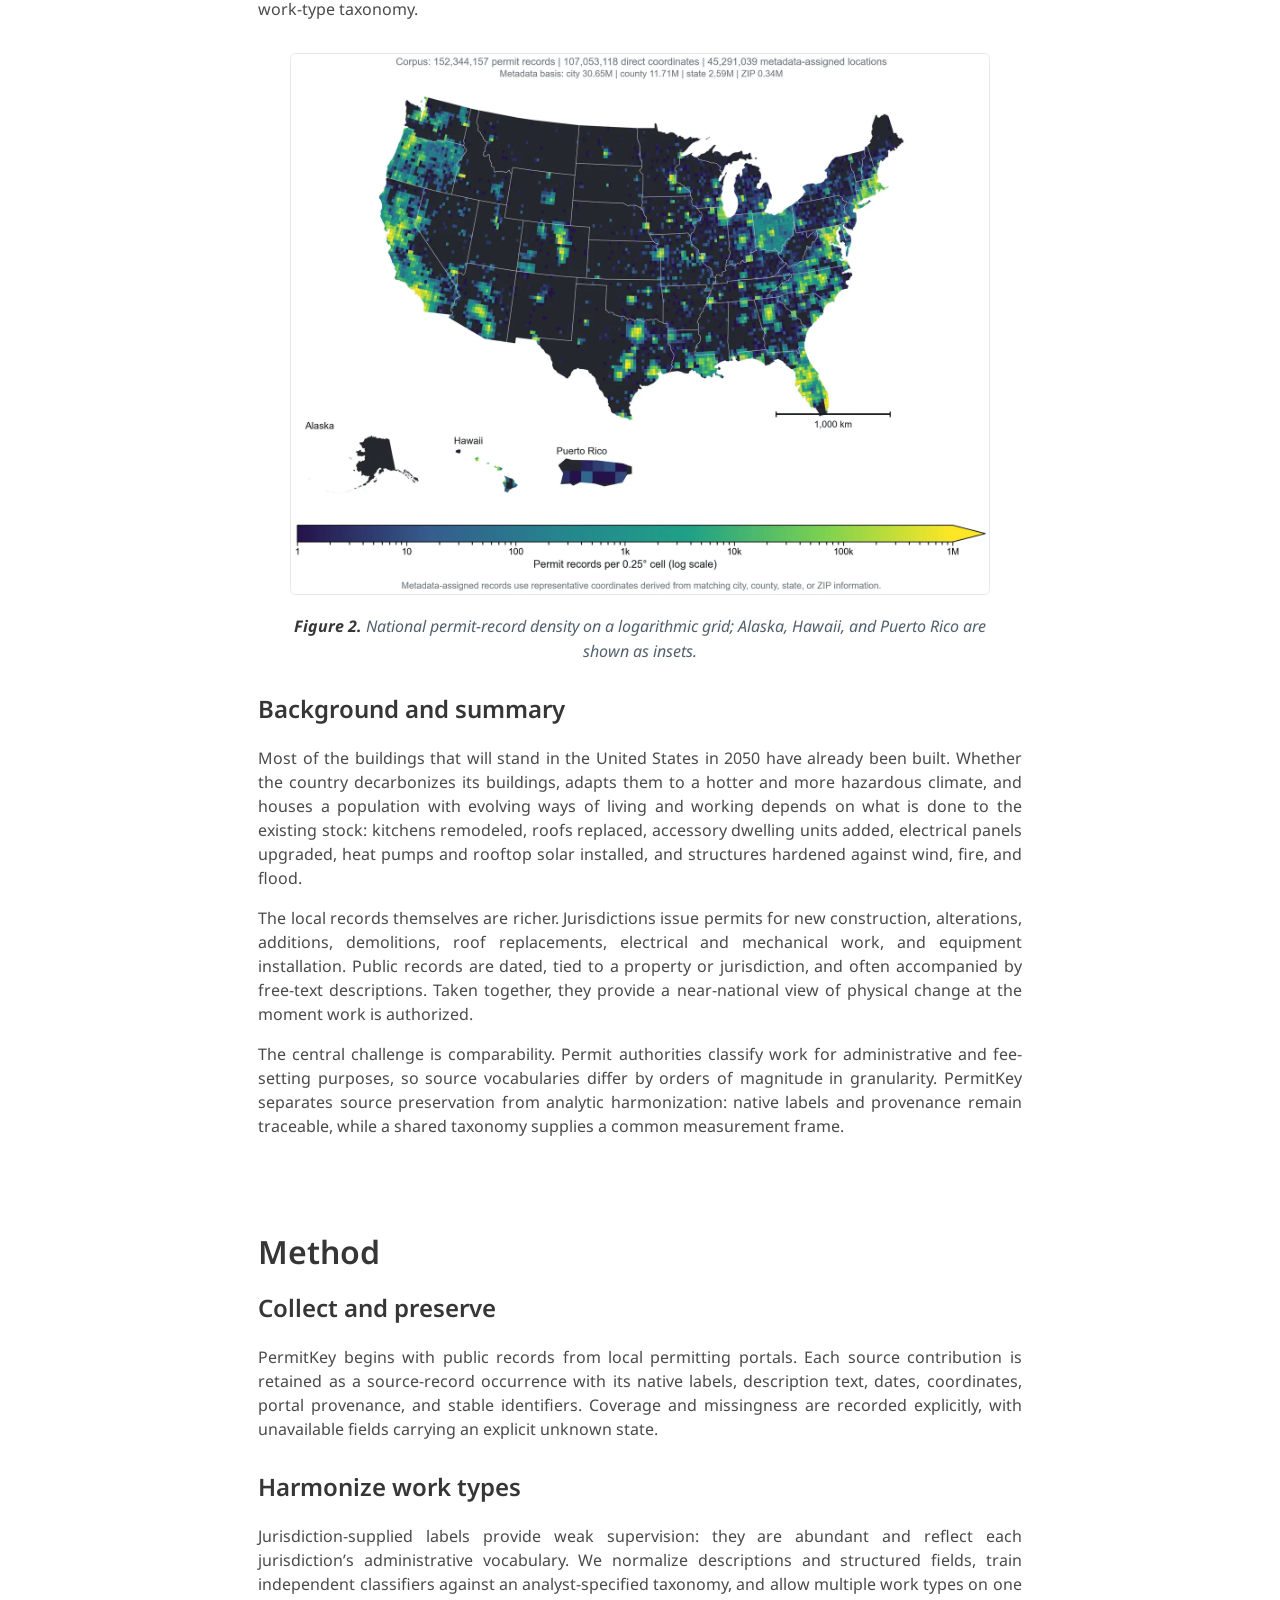
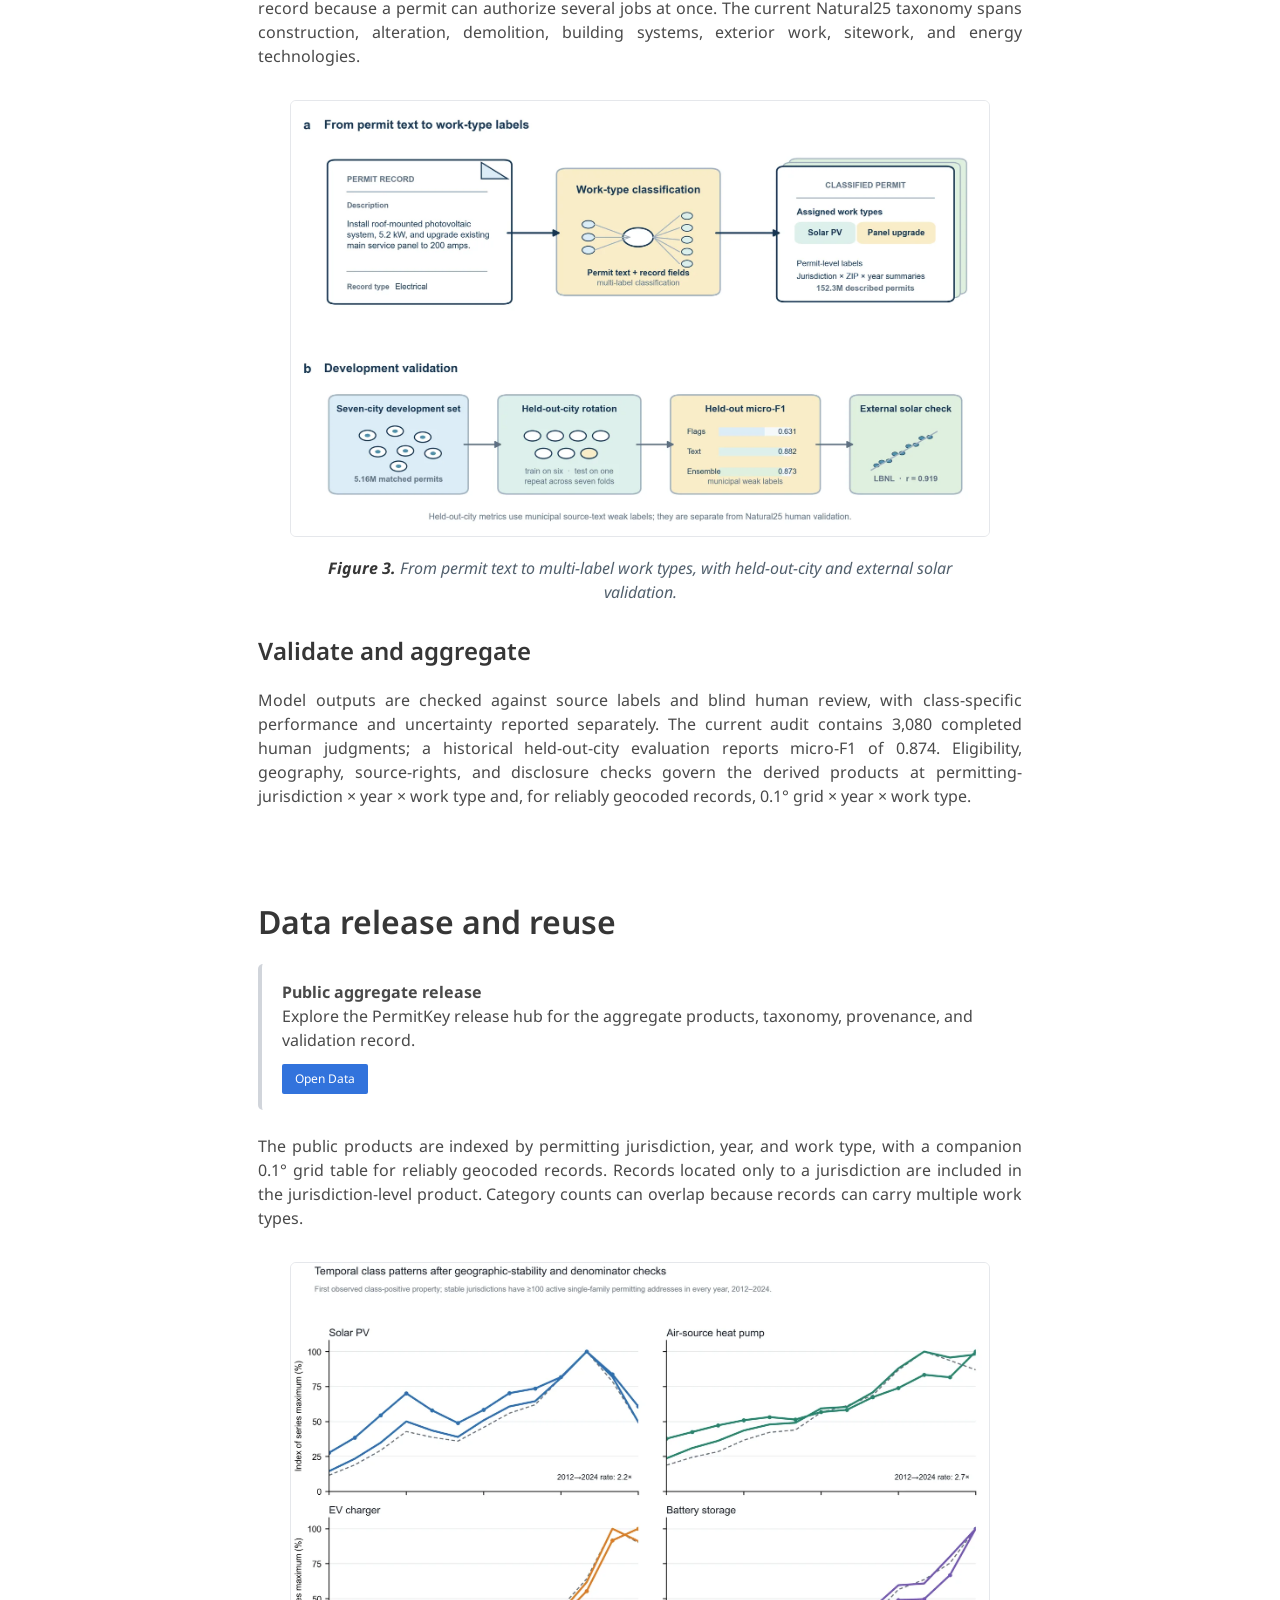
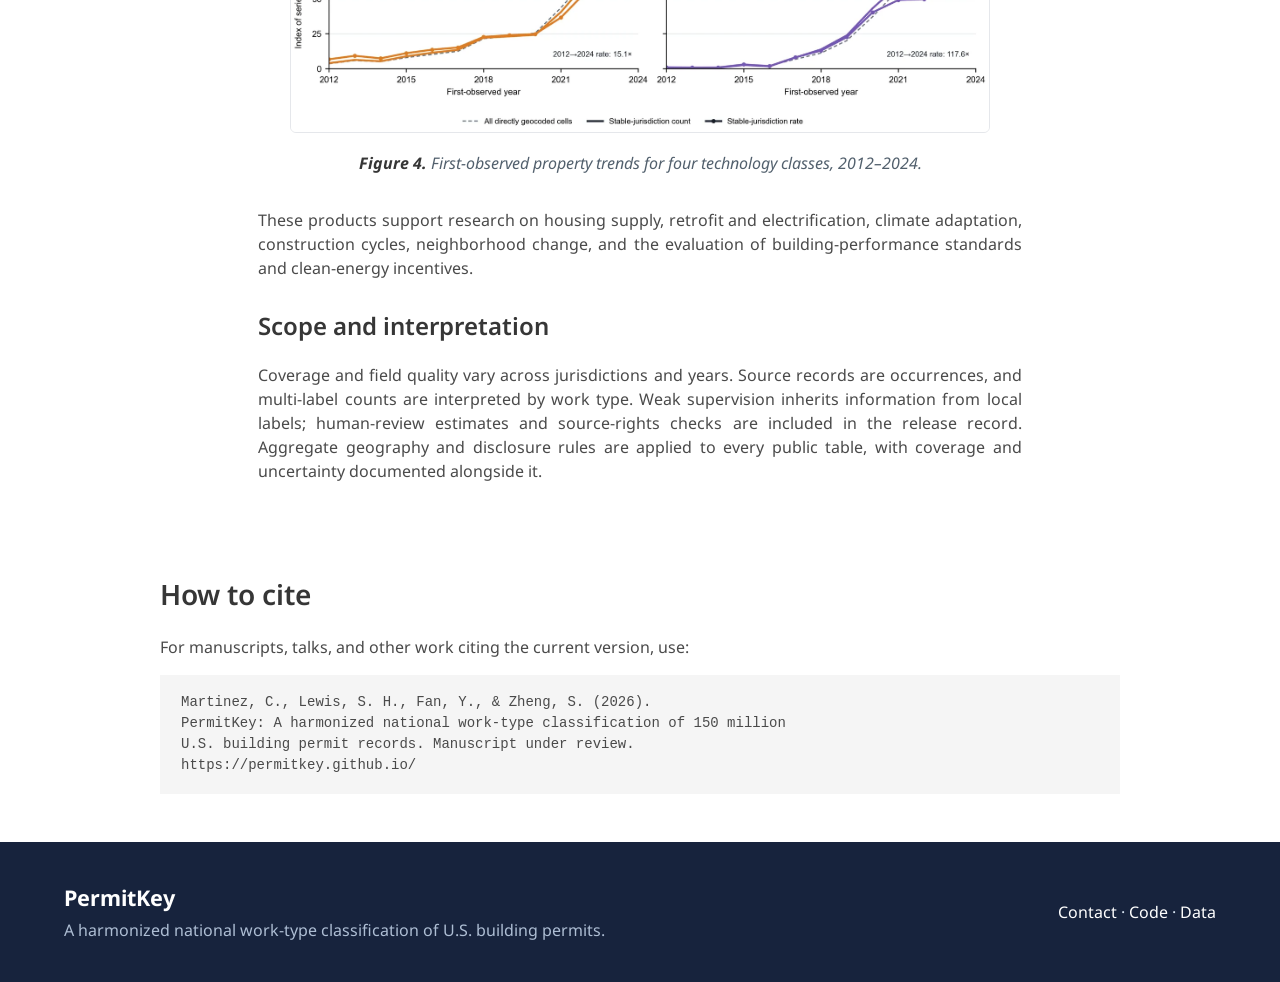
==== commit dae1a1d0: "Make spatial figure the hero" ====
--- a/index.html
+++ b/index.html
@@ -12,7 +12,7 @@
   <link rel="stylesheet" href="./static/css/index.css?v=7b7bf2e">
   <link rel="icon" href="./static/images/favicon.svg">
   <style>
-    .permit-teaser { background:linear-gradient(135deg,#f7fbff,#eef4ff 58%,#fff8e5); }
+    .permit-teaser { background:#fff; }
     .permit-teaser .hero-body { padding-bottom:2rem; }
     .publication-title { letter-spacing:-.035em; }
     .permit-figure { width:100%; border-radius:10px; box-shadow:0 12px 35px rgba(20,50,90,.16); }
@@ -20,7 +20,7 @@
     .figure-panel img { display:block; width:100%; height:auto; border:1px solid #e5e7eb; border-radius:6px; }
     .figure-caption { margin-top:.8rem; color:#52606d; line-height:1.55; }
     .dpermit { font-variant:small-caps; }
-    .release-note { border-left:4px solid #f6c453; background:#fff8e7; padding:1rem 1.25rem; border-radius:5px; }
+    .release-note { border-left:4px solid #d1d5db; background:#fff; padding:1rem 1.25rem; border-radius:5px; }
   </style>
 </head>
 <body>
@@ -36,19 +36,19 @@
   </div></div>
 </div></div></div></div></section>
 
-<section class="hero teaser"><div class="container is-max-desktop"><div class="hero-body"><figure class="figure-panel" aria-label="Figure 1: PermitKey overview"><img class="permit-figure" src="./static/images/permitkey-hero.svg" alt="PermitKey connects varied city portal records to shared work types"></figure><h2 class="subtitle has-text-centered mt-5"><span class="dpermit">PermitKey</span> turns fragmented public permit systems into a comparable research frame.</h2></div></div></section>
+<section class="hero teaser"><div class="container is-max-desktop"><div class="hero-body"><figure class="figure-panel" aria-label="Figure 1: 2024 spatial distribution of permit-documented technologies"><img class="permit-figure" src="./static/images/figures/fig4-spatial-technology-adoption.webp" alt="Maps showing 2024 spatial distribution of solar, EV charging, heat pumps, and home batteries"></figure><h2 class="subtitle has-text-centered mt-5"><span class="dpermit">PermitKey</span> turns fragmented public permit systems into a comparable research frame.</h2></div></div></section>
 
 <section class="section" id="project"><div class="container is-max-desktop"><div class="columns is-centered"><div class="column is-four-fifths"><h2 class="title is-3">Abstract</h2><div class="content has-text-justified"><p>Building permits are among the most complete records of physical change to the U.S. built environment. Local authorities classify work for administrative purposes, producing vocabularies with different levels of granularity and few shared definitions. The national Building Permits Survey counts newly authorized housing units, leaving most work on the existing stock unmeasured.</p><p>PermitKey contributes a general procedure and a national reference implementation. The procedure treats jurisdiction-supplied labels as weak supervision, trains a multi-label classifier over permit descriptions against an analyst-specified taxonomy, and validates the result against source labels and blind human review. The reference implementation retains 150,044,555 source-record occurrences from 85 contributions and assigns candidate labels under a documented 25-category work-type taxonomy.</p><figure class="figure-panel"><img src="./static/images/figures/fig1-national-distribution.webp" alt="Map of national building permit record density"><figcaption class="figure-caption"><strong>Figure 2.</strong> National permit-record density on a logarithmic grid; Alaska, Hawaii, and Puerto Rico are shown as insets.</figure><h3 class="title is-4">Background and summary</h3><p>Most of the buildings that will stand in the United States in 2050 have already been built. Whether the country decarbonizes its buildings, adapts them to a hotter and more hazardous climate, and houses a population with evolving ways of living and working depends on what is done to the existing stock: kitchens remodeled, roofs replaced, accessory dwelling units added, electrical panels upgraded, heat pumps and rooftop solar installed, and structures hardened against wind, fire, and flood.</p><p>The local records themselves are richer. Jurisdictions issue permits for new construction, alterations, additions, demolitions, roof replacements, electrical and mechanical work, and equipment installation. Public records are dated, tied to a property or jurisdiction, and often accompanied by free-text descriptions. Taken together, they provide a near-national view of physical change at the moment work is authorized.</p><p>The central challenge is comparability. Permit authorities classify work for administrative and fee-setting purposes, so source vocabularies differ by orders of magnitude in granularity. PermitKey separates source preservation from analytic harmonization: native labels and provenance remain traceable, while a shared taxonomy supplies a common measurement frame.</p></div></div></div></div></section>
 
 <section class="section" id="method"><div class="container is-max-desktop"><div class="columns is-centered"><div class="column is-four-fifths"><h2 class="title is-3">Method</h2><div class="content has-text-justified"><h3 class="title is-4">Collect and preserve</h3><p>PermitKey begins with public records from local permitting portals. Each source contribution is retained as a source-record occurrence with its native labels, description text, dates, coordinates, portal provenance, and stable identifiers. Coverage and missingness are recorded explicitly, with unavailable fields carrying an explicit unknown state.</p><h3 class="title is-4">Harmonize work types</h3><p>Jurisdiction-supplied labels provide weak supervision: they are abundant and reflect each jurisdiction’s administrative vocabulary. We normalize descriptions and structured fields, train independent classifiers against an analyst-specified taxonomy, and allow multiple work types on one record because a permit can authorize several jobs at once. The current Natural25 taxonomy spans construction, alteration, demolition, building systems, exterior work, sitework, and energy technologies.</p><figure class="figure-panel"><img src="./static/images/figures/fig2-classification-workflow.webp" alt="Workflow from permit text to work-type labels and validation"><figcaption class="figure-caption"><strong>Figure 3.</strong> From permit text to multi-label work types, with held-out-city and external solar validation.</figure><h3 class="title is-4">Validate and aggregate</h3><p>Model outputs are checked against source labels and blind human review, with class-specific performance and uncertainty reported separately. The current audit contains 3,080 completed human judgments; a historical held-out-city evaluation reports micro-F1 of 0.874. Eligibility, geography, source-rights, and disclosure checks govern the derived products at permitting-jurisdiction × year × work type and, for reliably geocoded records, 0.1° grid × year × work type.</p></div></div></div></div></section>
 
-<section class="section has-background-light" id="release"><div class="container is-max-desktop"><div class="columns is-centered"><div class="column is-four-fifths"><h2 class="title is-3">Data release and reuse</h2><div class="release-note"><p class="has-text-weight-bold">Public aggregate release</p><p>Explore the PermitKey release hub for the aggregate products, taxonomy, provenance, and validation record.</p><p class="mt-3"><a class="button is-link is-small" href="./data/">Open Data</a></p></div><div class="content has-text-justified mt-5"><p>The public products are indexed by permitting jurisdiction, year, and work type, with a companion 0.1° grid table for reliably geocoded records. Records located only to a jurisdiction are included in the jurisdiction-level product. Category counts can overlap because records can carry multiple work types.</p><figure class="figure-panel"><img src="./static/images/figures/fig3-temporal-class-patterns.webp" alt="Temporal patterns for solar, heat pumps, EV chargers, and batteries"><figcaption class="figure-caption"><strong>Figure 4.</strong> First-observed property trends for four technology classes, 2012–2024.</figure><p>These products support research on housing supply, retrofit and electrification, climate adaptation, construction cycles, neighborhood change, and the evaluation of building-performance standards and clean-energy incentives.</p><figure class="figure-panel"><img src="./static/images/figures/fig4-spatial-technology-adoption.webp" alt="Maps of spatial adoption for solar, EV chargers, heat pumps, and batteries"><figcaption class="figure-caption"><strong>Figure 5.</strong> Cumulative 2024 distribution of solar, EV charging, heat pumps, and batteries on a 0.25° grid.</figure><h3 class="title is-4">Scope and interpretation</h3><p>Coverage and field quality vary across jurisdictions and years. Source records are occurrences, and multi-label counts are interpreted by work type. Weak supervision inherits information from local labels; human-review estimates and source-rights checks are included in the release record. Aggregate geography and disclosure rules are applied to every public table, with coverage and uncertainty documented alongside it.</p></div></div></div></div></section>
+<section class="section has-background-light" id="release"><div class="container is-max-desktop"><div class="columns is-centered"><div class="column is-four-fifths"><h2 class="title is-3">Data release and reuse</h2><div class="release-note"><p class="has-text-weight-bold">Public aggregate release</p><p>Explore the PermitKey release hub for the aggregate products, taxonomy, provenance, and validation record.</p><p class="mt-3"><a class="button is-link is-small" href="./data/">Open Data</a></p></div><div class="content has-text-justified mt-5"><p>The public products are indexed by permitting jurisdiction, year, and work type, with a companion 0.1° grid table for reliably geocoded records. Records located only to a jurisdiction are included in the jurisdiction-level product. Category counts can overlap because records can carry multiple work types.</p><figure class="figure-panel"><img src="./static/images/figures/fig3-temporal-class-patterns.webp" alt="Temporal patterns for solar, heat pumps, EV chargers, and batteries"><figcaption class="figure-caption"><strong>Figure 4.</strong> First-observed property trends for four technology classes, 2012–2024.</figure><p>These products support research on housing supply, retrofit and electrification, climate adaptation, construction cycles, neighborhood change, and the evaluation of building-performance standards and clean-energy incentives.</p><h3 class="title is-4">Scope and interpretation</h3><p>Coverage and field quality vary across jurisdictions and years. Source records are occurrences, and multi-label counts are interpreted by work type. Weak supervision inherits information from local labels; human-review estimates and source-rights checks are included in the release record. Aggregate geography and disclosure rules are applied to every public table, with coverage and uncertainty documented alongside it.</p></div></div></div></div></section>
 
 <section class="section" id="BibTeX"><div class="container is-max-desktop content"><h2 class="title">How to cite</h2><p>For manuscripts, talks, and other work citing the current version, use:</p><pre><code>Martinez, C., Lewis, S. H., Fan, Y., &amp; Zheng, S. (2026).
 PermitKey: A harmonized national work-type classification of 150 million
 U.S. building permit records. Manuscript under review.
 https://permitkey.github.io/</code></pre></div></section>
 
-<footer class="footer site-footer"><div class="container"><div class="columns is-vcentered"><div class="column"><p class="site-footer-title">PermitKey</p><p class="site-footer-copy">A harmonized national work-type classification of U.S. building permits.</p></div><div class="column has-text-right"><p><a href="mailto:end@mit.edu">Contact</a> · <a href="https://github.com/permitkey/permitkey.github.io">Code</a> · <a href="./data/">Data</a></p><p class="site-footer-credit">Project page adapted from <a href="https://github.com/nerfies/nerfies.github.io">Nerfies</a> · <a rel="license" href="https://creativecommons.org/licenses/by-sa/4.0/">CC BY-SA 4.0</a></p></div></div></div></footer>
+<footer class="footer site-footer"><div class="container"><div class="columns is-vcentered"><div class="column"><p class="site-footer-title">PermitKey</p><p class="site-footer-copy">A harmonized national work-type classification of U.S. building permits.</p></div><div class="column has-text-right"><p><a href="mailto:end@mit.edu">Contact</a> · <a href="https://github.com/permitkey/permitkey.github.io">Code</a> · <a href="./data/">Data</a></p></div></div></div></footer>
 </body>
 </html>
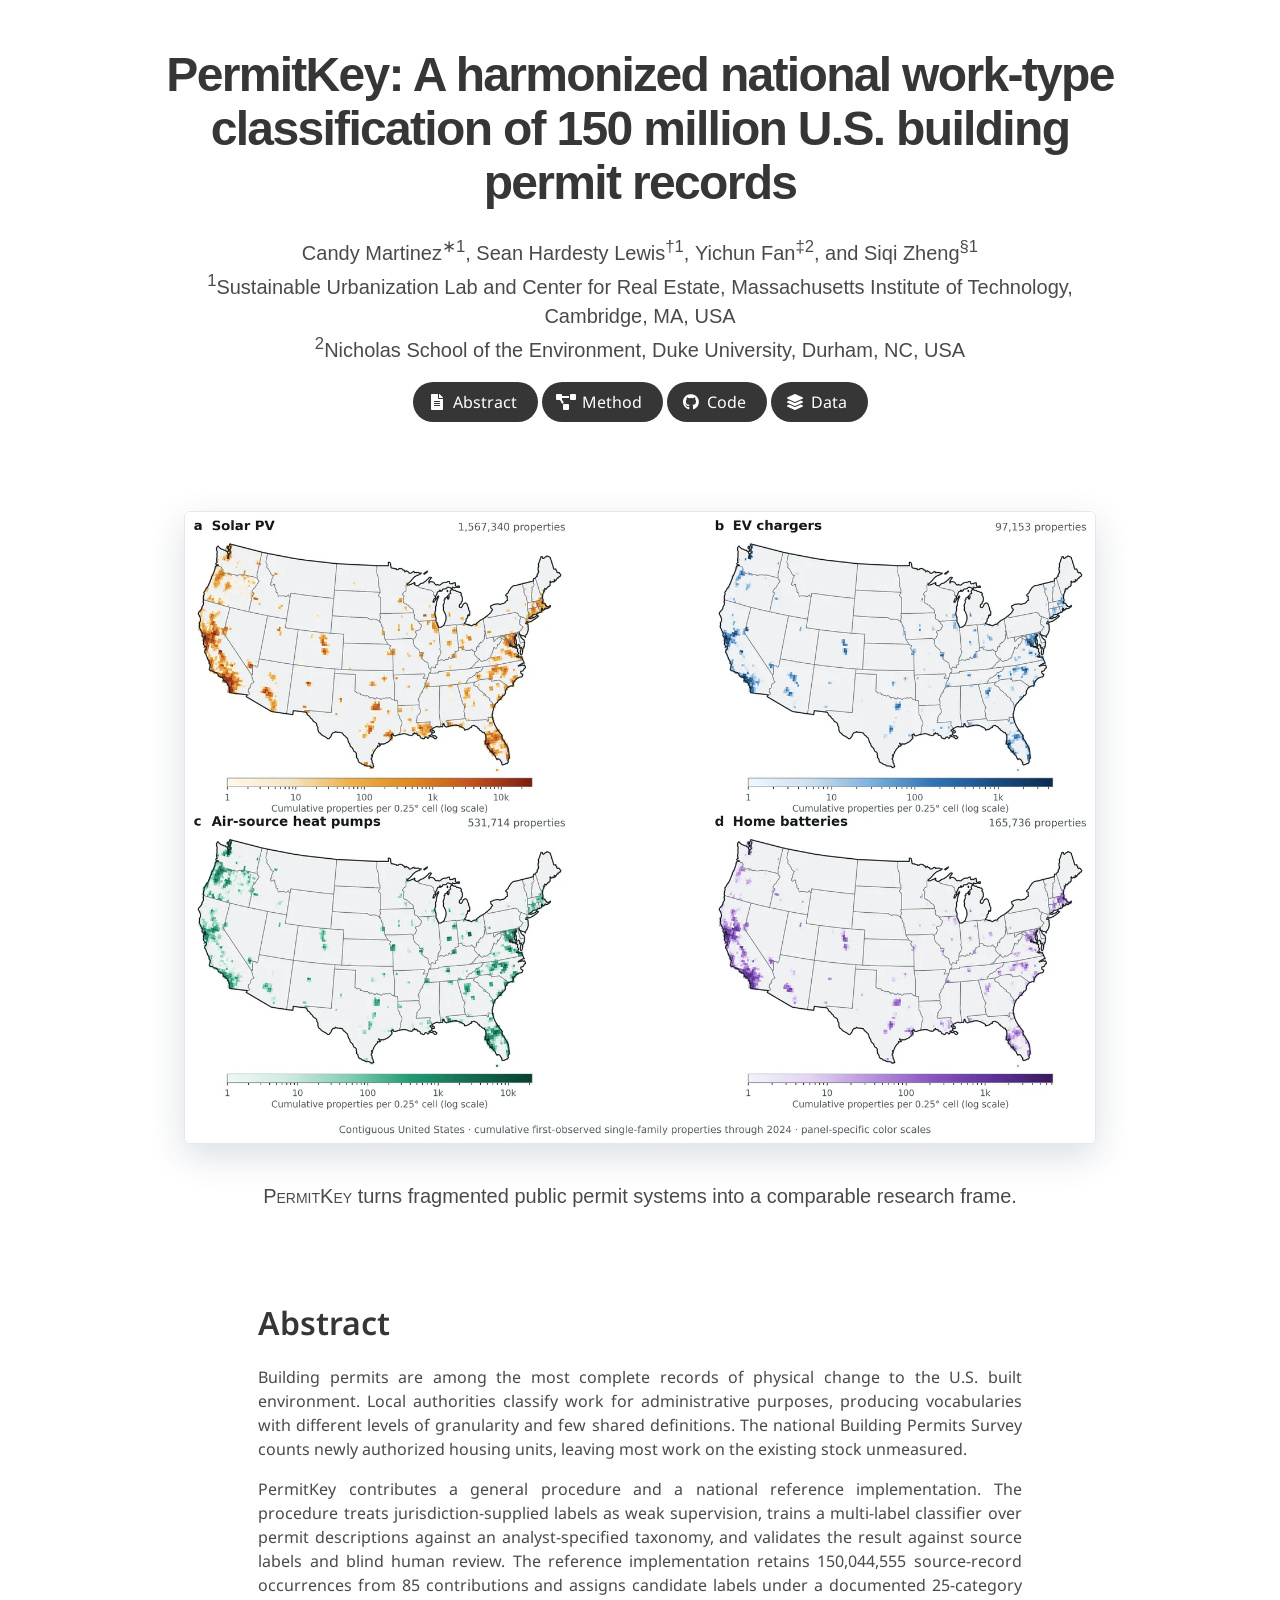
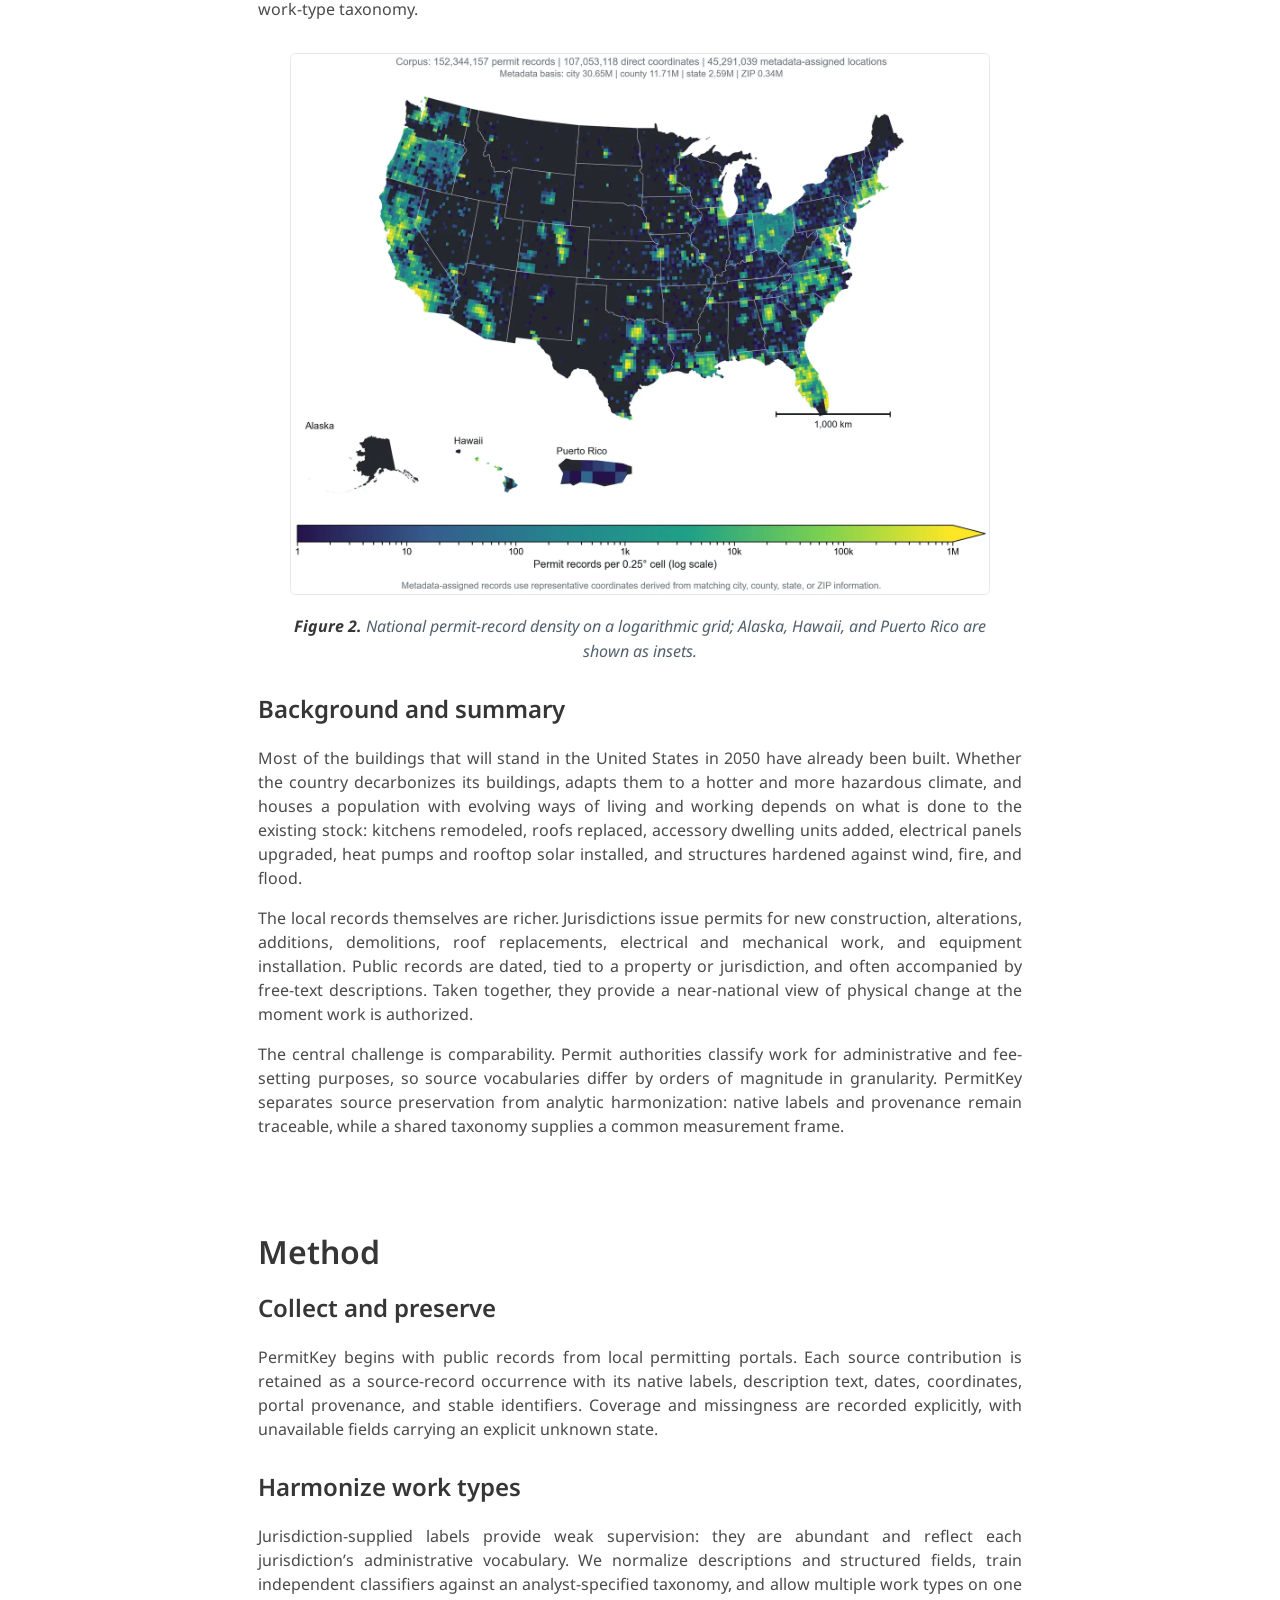
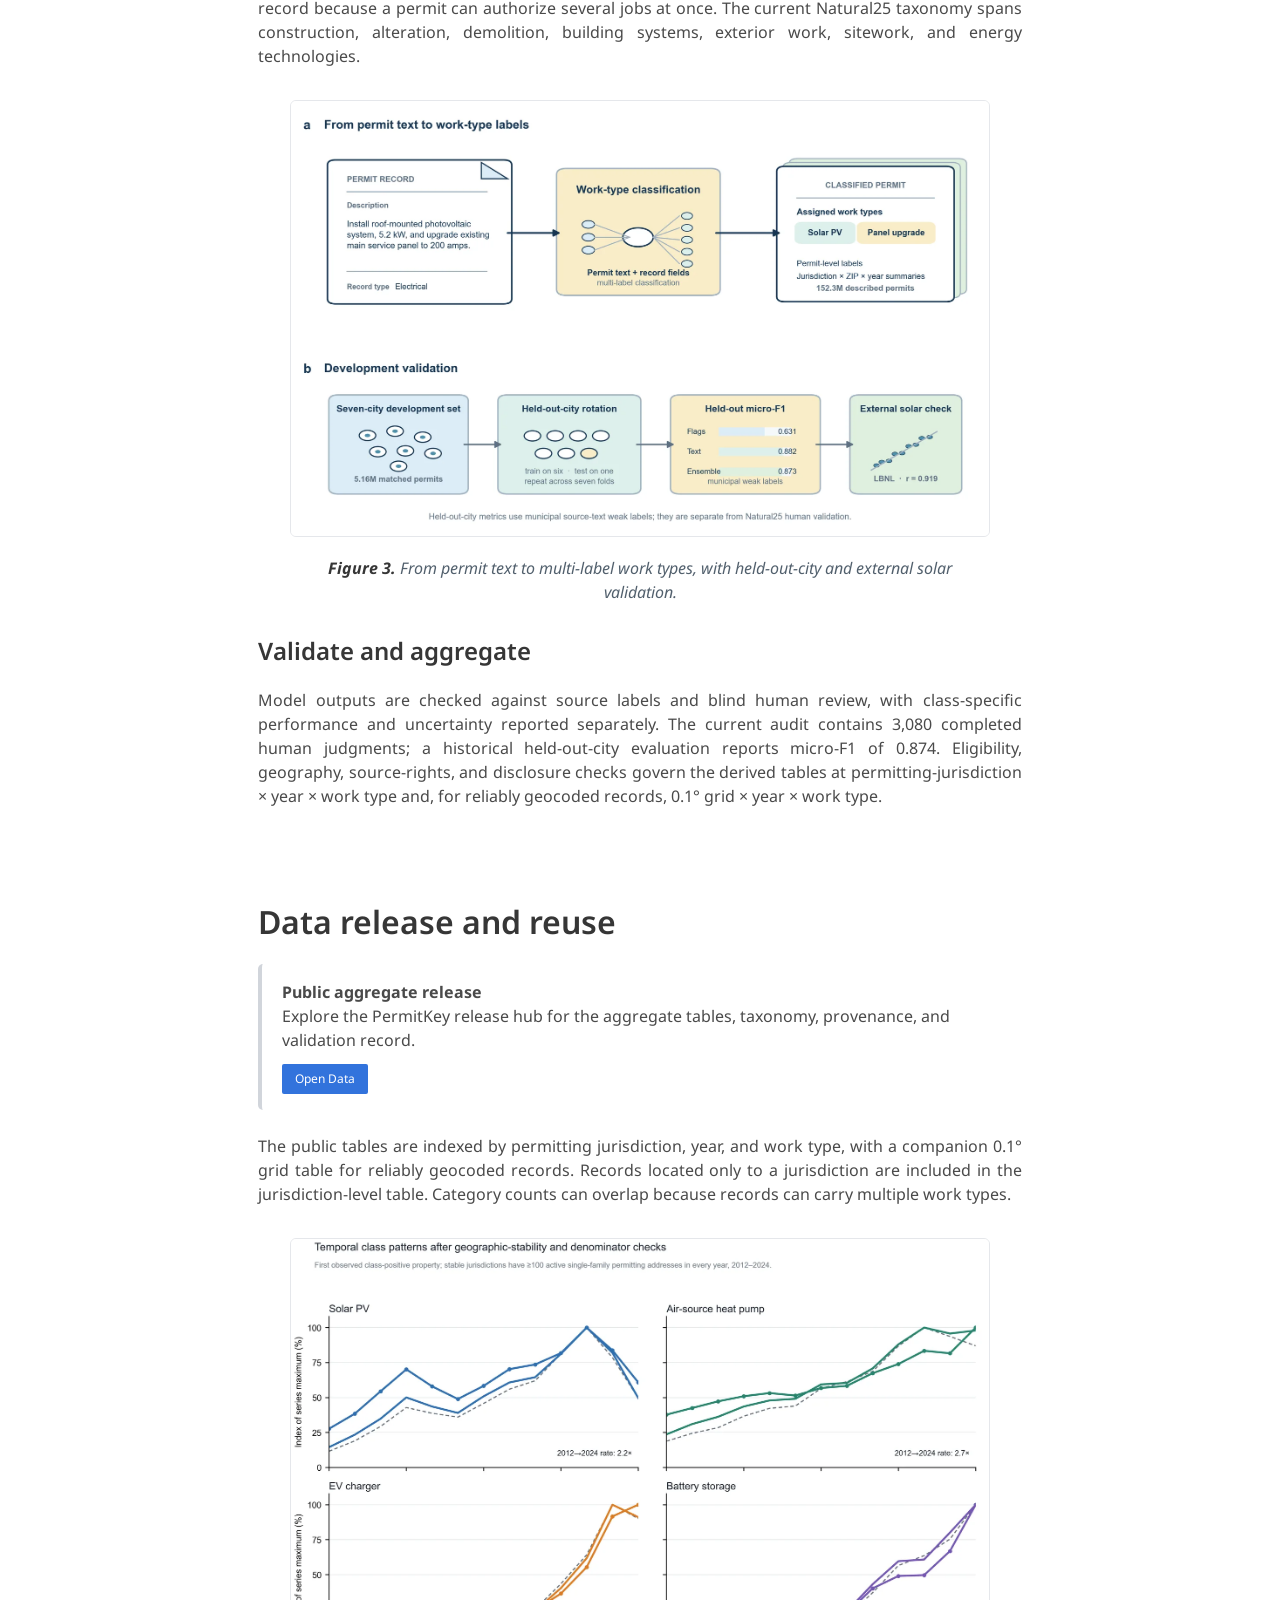
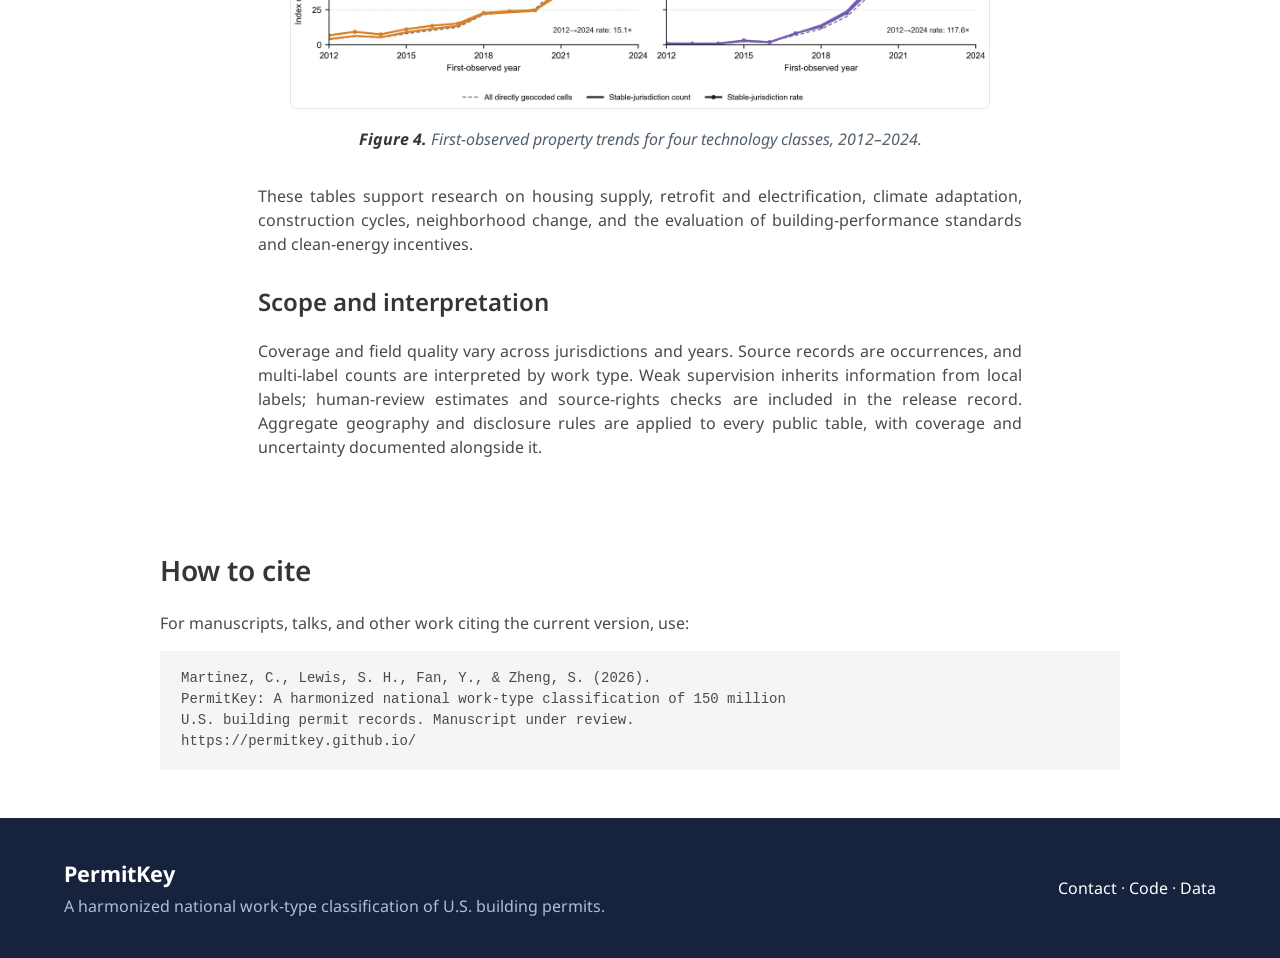
==== commit b6a5a059: "Use data terminology throughout site" ====
--- a/index.html
+++ b/index.html
@@ -40,9 +40,9 @@
 
 <section class="section" id="project"><div class="container is-max-desktop"><div class="columns is-centered"><div class="column is-four-fifths"><h2 class="title is-3">Abstract</h2><div class="content has-text-justified"><p>Building permits are among the most complete records of physical change to the U.S. built environment. Local authorities classify work for administrative purposes, producing vocabularies with different levels of granularity and few shared definitions. The national Building Permits Survey counts newly authorized housing units, leaving most work on the existing stock unmeasured.</p><p>PermitKey contributes a general procedure and a national reference implementation. The procedure treats jurisdiction-supplied labels as weak supervision, trains a multi-label classifier over permit descriptions against an analyst-specified taxonomy, and validates the result against source labels and blind human review. The reference implementation retains 150,044,555 source-record occurrences from 85 contributions and assigns candidate labels under a documented 25-category work-type taxonomy.</p><figure class="figure-panel"><img src="./static/images/figures/fig1-national-distribution.webp" alt="Map of national building permit record density"><figcaption class="figure-caption"><strong>Figure 2.</strong> National permit-record density on a logarithmic grid; Alaska, Hawaii, and Puerto Rico are shown as insets.</figure><h3 class="title is-4">Background and summary</h3><p>Most of the buildings that will stand in the United States in 2050 have already been built. Whether the country decarbonizes its buildings, adapts them to a hotter and more hazardous climate, and houses a population with evolving ways of living and working depends on what is done to the existing stock: kitchens remodeled, roofs replaced, accessory dwelling units added, electrical panels upgraded, heat pumps and rooftop solar installed, and structures hardened against wind, fire, and flood.</p><p>The local records themselves are richer. Jurisdictions issue permits for new construction, alterations, additions, demolitions, roof replacements, electrical and mechanical work, and equipment installation. Public records are dated, tied to a property or jurisdiction, and often accompanied by free-text descriptions. Taken together, they provide a near-national view of physical change at the moment work is authorized.</p><p>The central challenge is comparability. Permit authorities classify work for administrative and fee-setting purposes, so source vocabularies differ by orders of magnitude in granularity. PermitKey separates source preservation from analytic harmonization: native labels and provenance remain traceable, while a shared taxonomy supplies a common measurement frame.</p></div></div></div></div></section>
 
-<section class="section" id="method"><div class="container is-max-desktop"><div class="columns is-centered"><div class="column is-four-fifths"><h2 class="title is-3">Method</h2><div class="content has-text-justified"><h3 class="title is-4">Collect and preserve</h3><p>PermitKey begins with public records from local permitting portals. Each source contribution is retained as a source-record occurrence with its native labels, description text, dates, coordinates, portal provenance, and stable identifiers. Coverage and missingness are recorded explicitly, with unavailable fields carrying an explicit unknown state.</p><h3 class="title is-4">Harmonize work types</h3><p>Jurisdiction-supplied labels provide weak supervision: they are abundant and reflect each jurisdiction’s administrative vocabulary. We normalize descriptions and structured fields, train independent classifiers against an analyst-specified taxonomy, and allow multiple work types on one record because a permit can authorize several jobs at once. The current Natural25 taxonomy spans construction, alteration, demolition, building systems, exterior work, sitework, and energy technologies.</p><figure class="figure-panel"><img src="./static/images/figures/fig2-classification-workflow.webp" alt="Workflow from permit text to work-type labels and validation"><figcaption class="figure-caption"><strong>Figure 3.</strong> From permit text to multi-label work types, with held-out-city and external solar validation.</figure><h3 class="title is-4">Validate and aggregate</h3><p>Model outputs are checked against source labels and blind human review, with class-specific performance and uncertainty reported separately. The current audit contains 3,080 completed human judgments; a historical held-out-city evaluation reports micro-F1 of 0.874. Eligibility, geography, source-rights, and disclosure checks govern the derived products at permitting-jurisdiction × year × work type and, for reliably geocoded records, 0.1° grid × year × work type.</p></div></div></div></div></section>
+<section class="section" id="method"><div class="container is-max-desktop"><div class="columns is-centered"><div class="column is-four-fifths"><h2 class="title is-3">Method</h2><div class="content has-text-justified"><h3 class="title is-4">Collect and preserve</h3><p>PermitKey begins with public records from local permitting portals. Each source contribution is retained as a source-record occurrence with its native labels, description text, dates, coordinates, portal provenance, and stable identifiers. Coverage and missingness are recorded explicitly, with unavailable fields carrying an explicit unknown state.</p><h3 class="title is-4">Harmonize work types</h3><p>Jurisdiction-supplied labels provide weak supervision: they are abundant and reflect each jurisdiction’s administrative vocabulary. We normalize descriptions and structured fields, train independent classifiers against an analyst-specified taxonomy, and allow multiple work types on one record because a permit can authorize several jobs at once. The current Natural25 taxonomy spans construction, alteration, demolition, building systems, exterior work, sitework, and energy technologies.</p><figure class="figure-panel"><img src="./static/images/figures/fig2-classification-workflow.webp" alt="Workflow from permit text to work-type labels and validation"><figcaption class="figure-caption"><strong>Figure 3.</strong> From permit text to multi-label work types, with held-out-city and external solar validation.</figure><h3 class="title is-4">Validate and aggregate</h3><p>Model outputs are checked against source labels and blind human review, with class-specific performance and uncertainty reported separately. The current audit contains 3,080 completed human judgments; a historical held-out-city evaluation reports micro-F1 of 0.874. Eligibility, geography, source-rights, and disclosure checks govern the derived tables at permitting-jurisdiction × year × work type and, for reliably geocoded records, 0.1° grid × year × work type.</p></div></div></div></div></section>
 
-<section class="section has-background-light" id="release"><div class="container is-max-desktop"><div class="columns is-centered"><div class="column is-four-fifths"><h2 class="title is-3">Data release and reuse</h2><div class="release-note"><p class="has-text-weight-bold">Public aggregate release</p><p>Explore the PermitKey release hub for the aggregate products, taxonomy, provenance, and validation record.</p><p class="mt-3"><a class="button is-link is-small" href="./data/">Open Data</a></p></div><div class="content has-text-justified mt-5"><p>The public products are indexed by permitting jurisdiction, year, and work type, with a companion 0.1° grid table for reliably geocoded records. Records located only to a jurisdiction are included in the jurisdiction-level product. Category counts can overlap because records can carry multiple work types.</p><figure class="figure-panel"><img src="./static/images/figures/fig3-temporal-class-patterns.webp" alt="Temporal patterns for solar, heat pumps, EV chargers, and batteries"><figcaption class="figure-caption"><strong>Figure 4.</strong> First-observed property trends for four technology classes, 2012–2024.</figure><p>These products support research on housing supply, retrofit and electrification, climate adaptation, construction cycles, neighborhood change, and the evaluation of building-performance standards and clean-energy incentives.</p><h3 class="title is-4">Scope and interpretation</h3><p>Coverage and field quality vary across jurisdictions and years. Source records are occurrences, and multi-label counts are interpreted by work type. Weak supervision inherits information from local labels; human-review estimates and source-rights checks are included in the release record. Aggregate geography and disclosure rules are applied to every public table, with coverage and uncertainty documented alongside it.</p></div></div></div></div></section>
+<section class="section has-background-light" id="release"><div class="container is-max-desktop"><div class="columns is-centered"><div class="column is-four-fifths"><h2 class="title is-3">Data release and reuse</h2><div class="release-note"><p class="has-text-weight-bold">Public aggregate release</p><p>Explore the PermitKey release hub for the aggregate tables, taxonomy, provenance, and validation record.</p><p class="mt-3"><a class="button is-link is-small" href="./data/">Open Data</a></p></div><div class="content has-text-justified mt-5"><p>The public tables are indexed by permitting jurisdiction, year, and work type, with a companion 0.1° grid table for reliably geocoded records. Records located only to a jurisdiction are included in the jurisdiction-level table. Category counts can overlap because records can carry multiple work types.</p><figure class="figure-panel"><img src="./static/images/figures/fig3-temporal-class-patterns.webp" alt="Temporal patterns for solar, heat pumps, EV chargers, and batteries"><figcaption class="figure-caption"><strong>Figure 4.</strong> First-observed property trends for four technology classes, 2012–2024.</figure><p>These tables support research on housing supply, retrofit and electrification, climate adaptation, construction cycles, neighborhood change, and the evaluation of building-performance standards and clean-energy incentives.</p><h3 class="title is-4">Scope and interpretation</h3><p>Coverage and field quality vary across jurisdictions and years. Source records are occurrences, and multi-label counts are interpreted by work type. Weak supervision inherits information from local labels; human-review estimates and source-rights checks are included in the release record. Aggregate geography and disclosure rules are applied to every public table, with coverage and uncertainty documented alongside it.</p></div></div></div></div></section>
 
 <section class="section" id="BibTeX"><div class="container is-max-desktop content"><h2 class="title">How to cite</h2><p>For manuscripts, talks, and other work citing the current version, use:</p><pre><code>Martinez, C., Lewis, S. H., Fan, Y., &amp; Zheng, S. (2026).
 PermitKey: A harmonized national work-type classification of 150 million
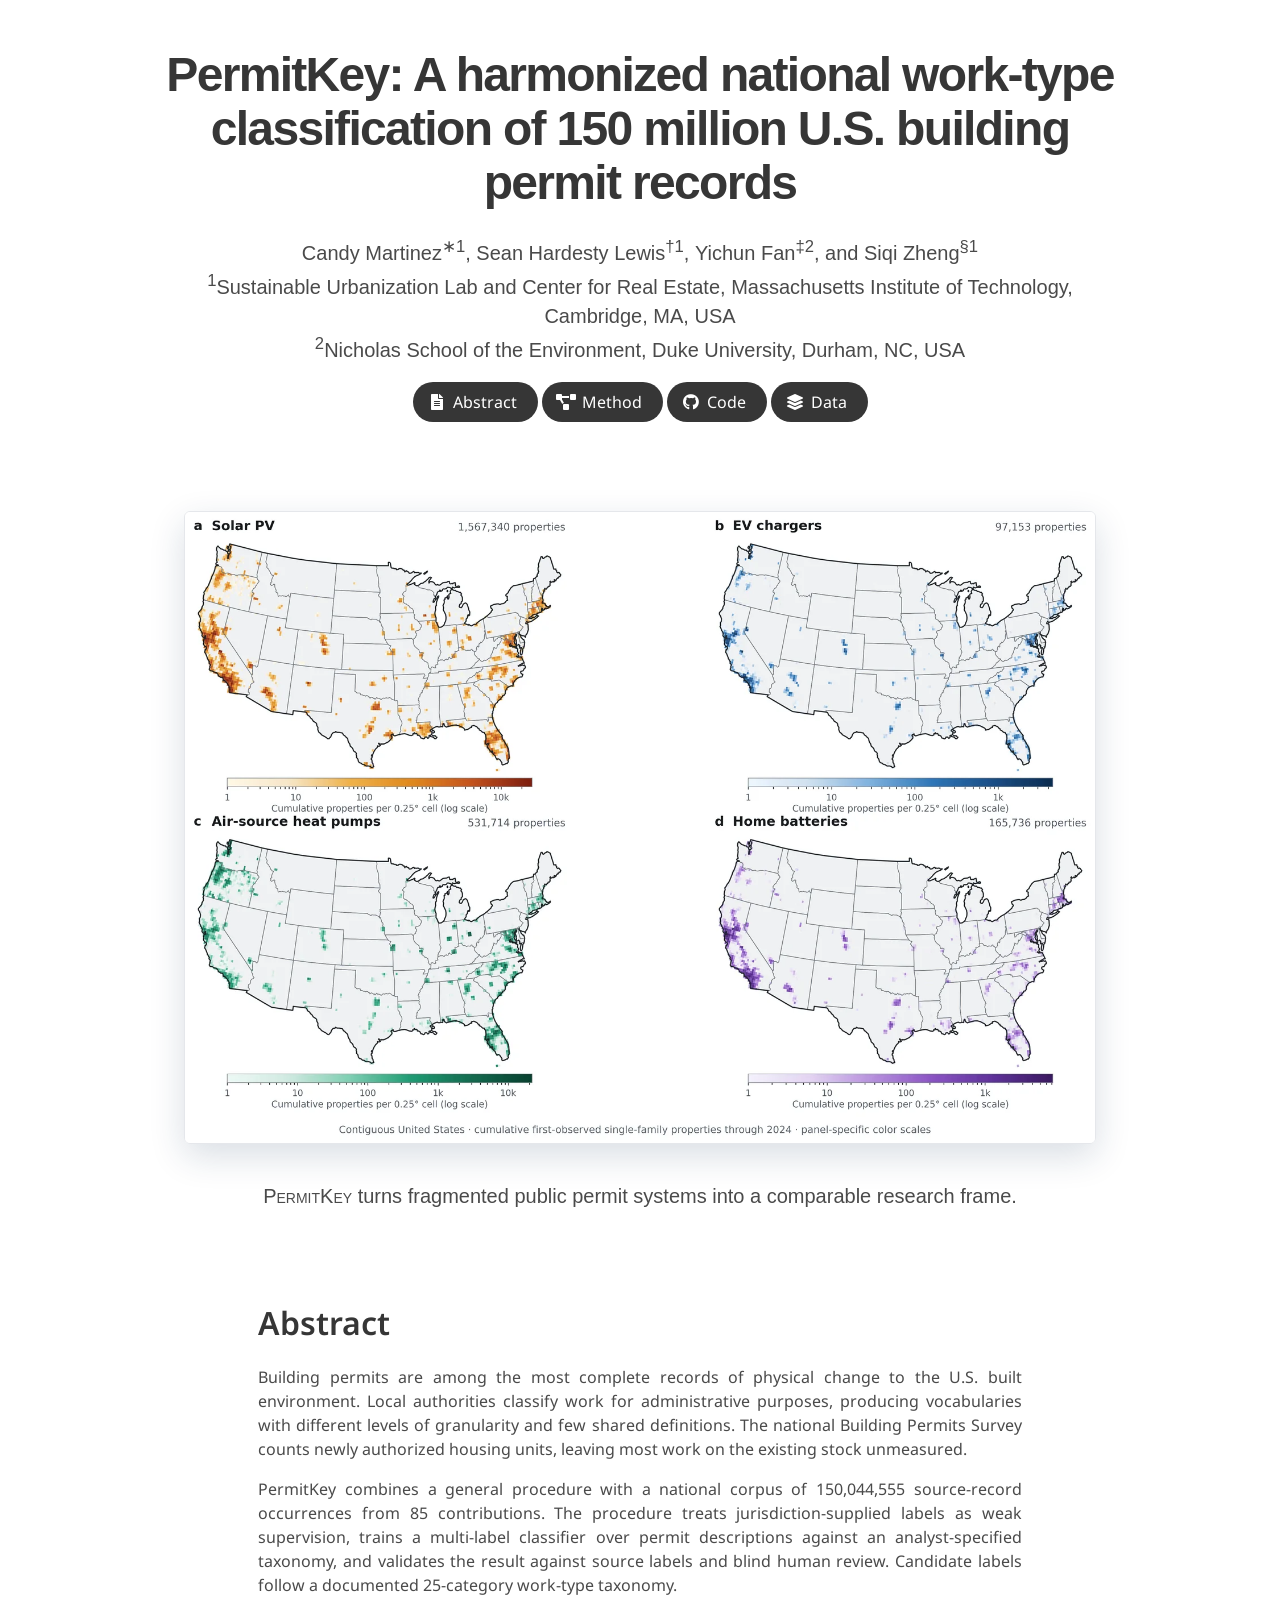
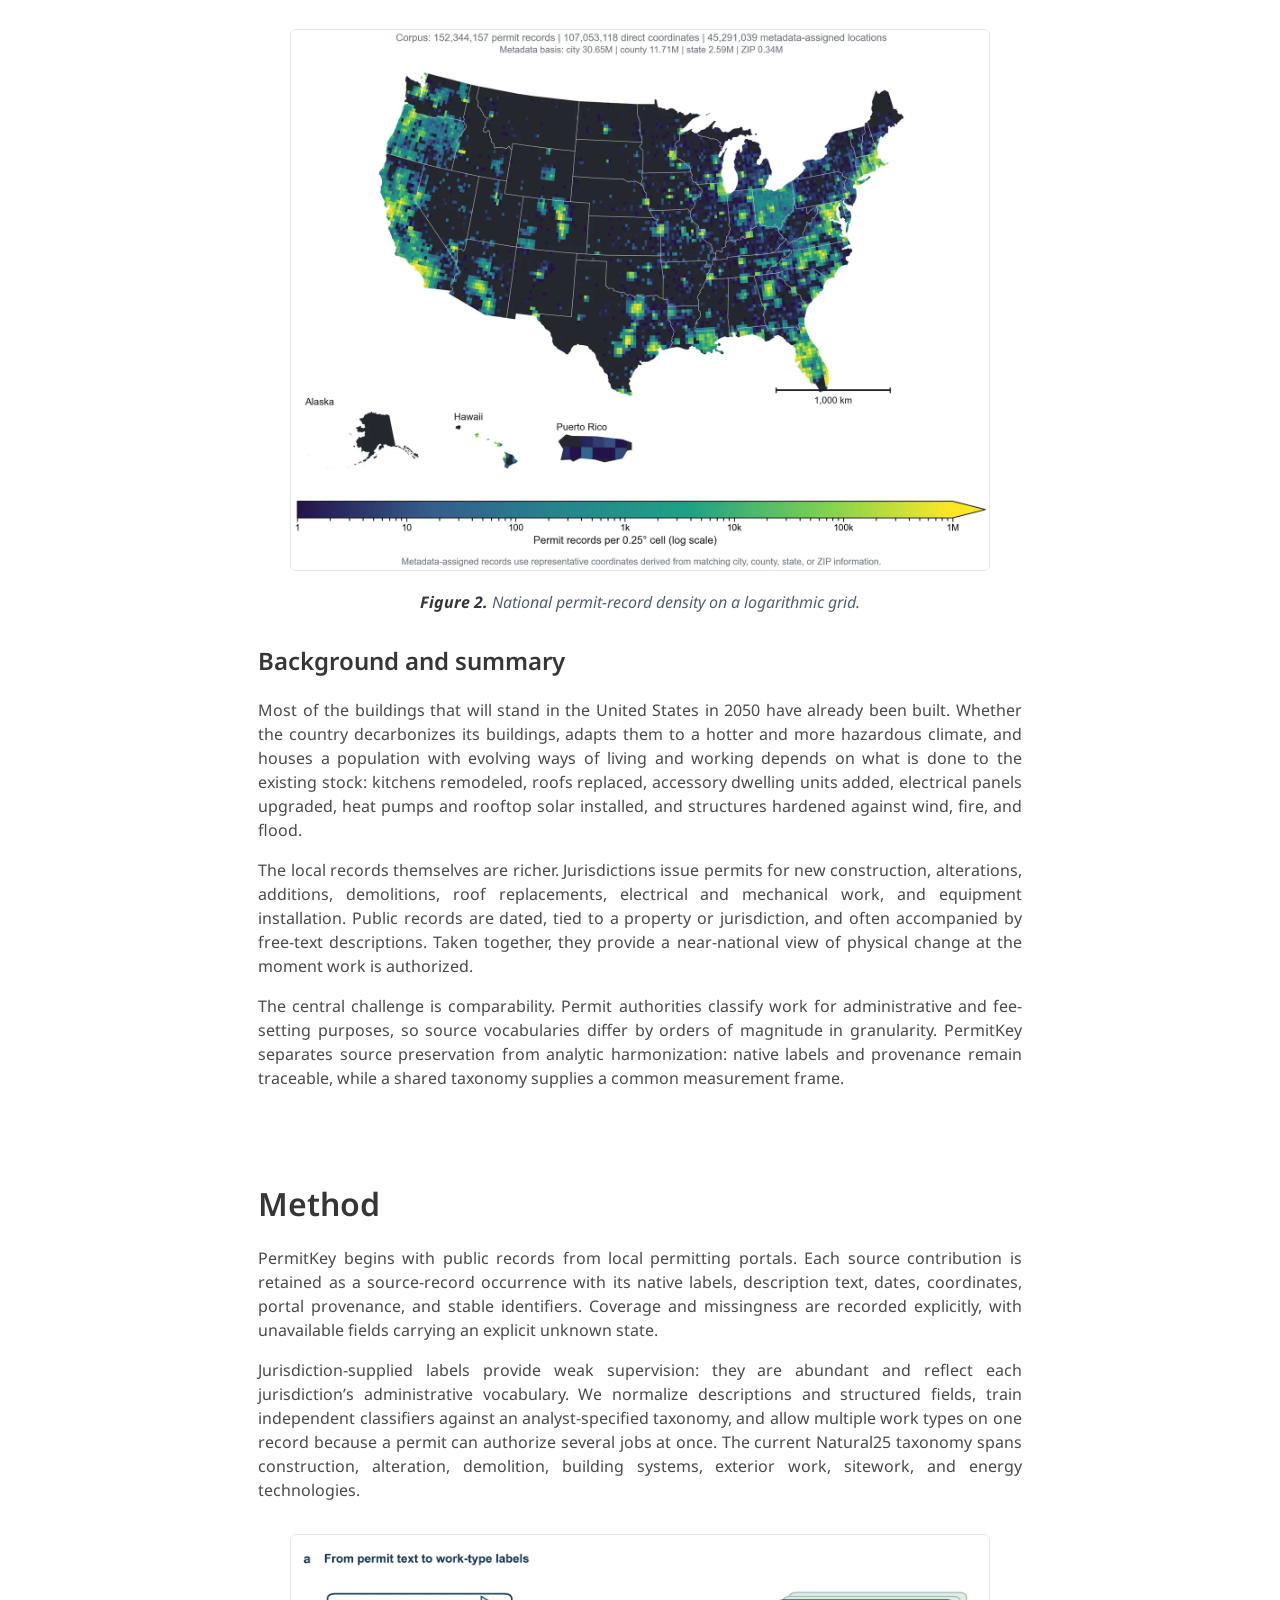
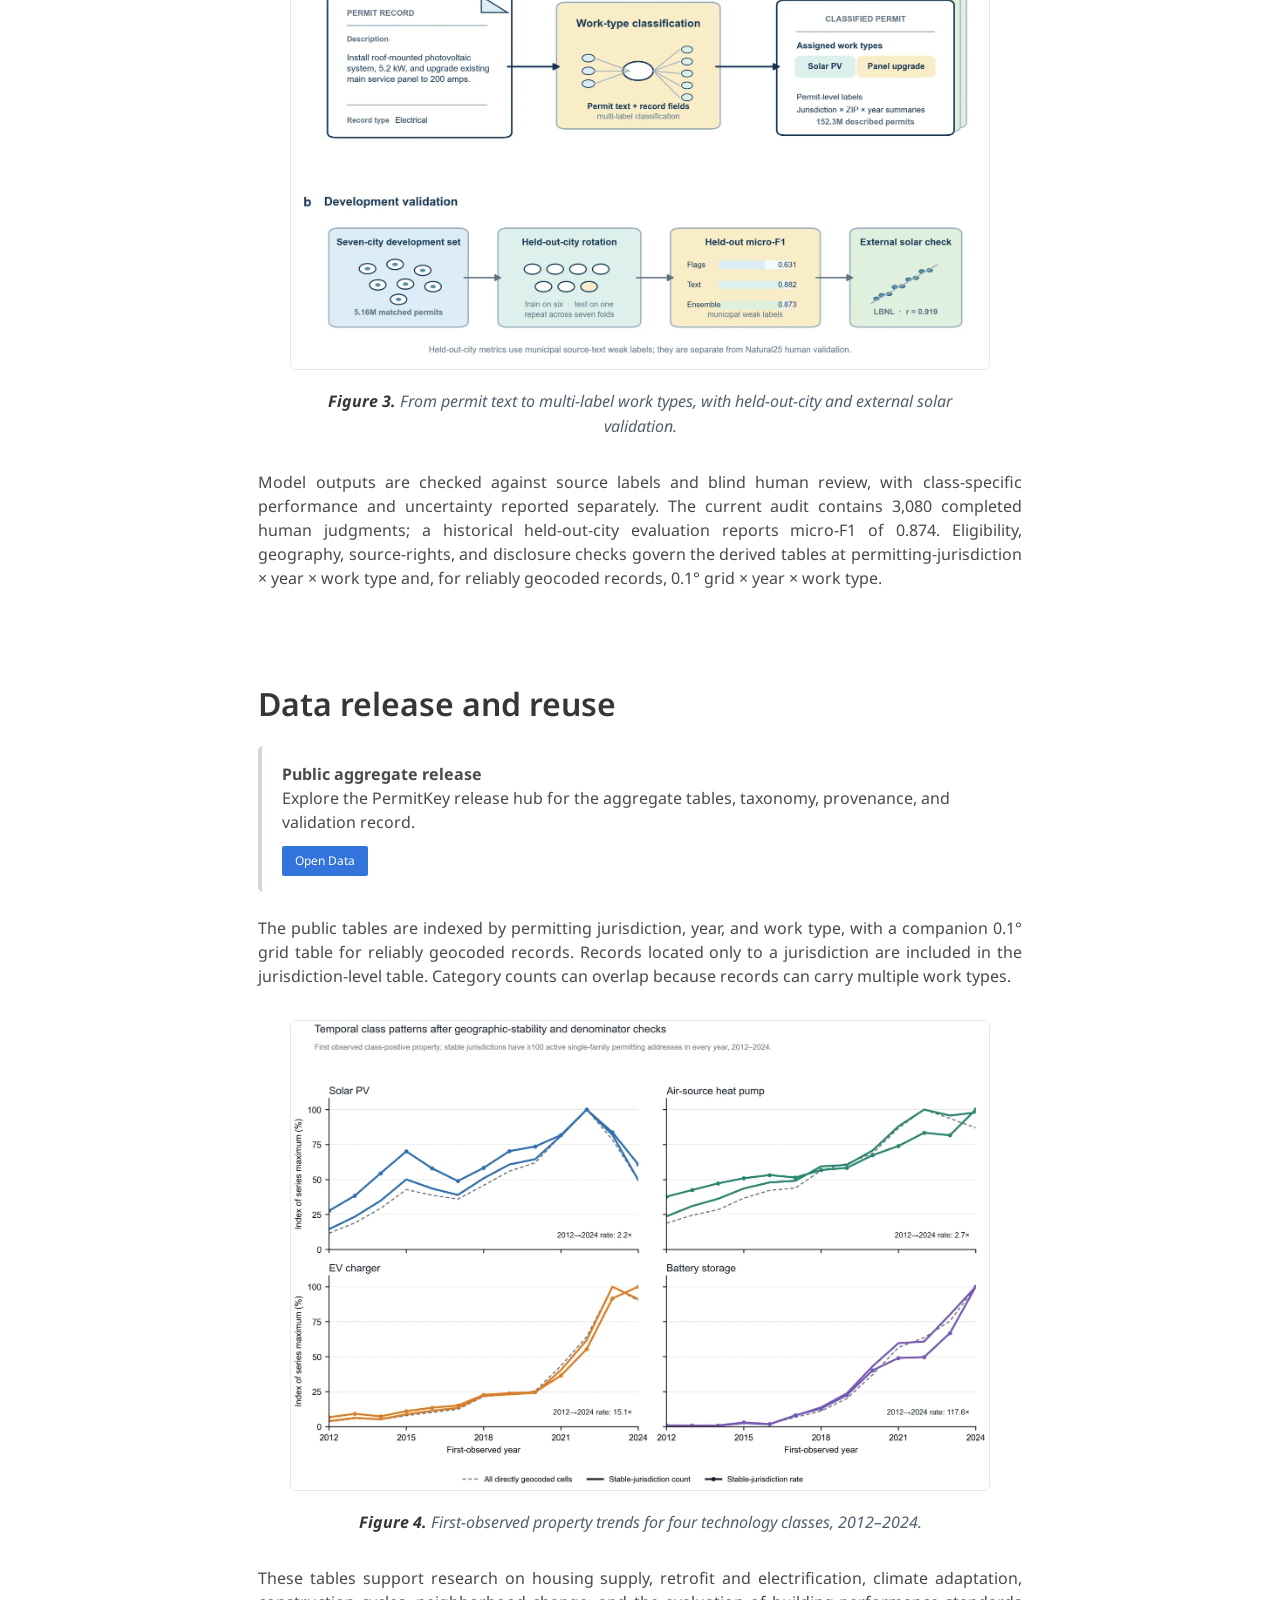
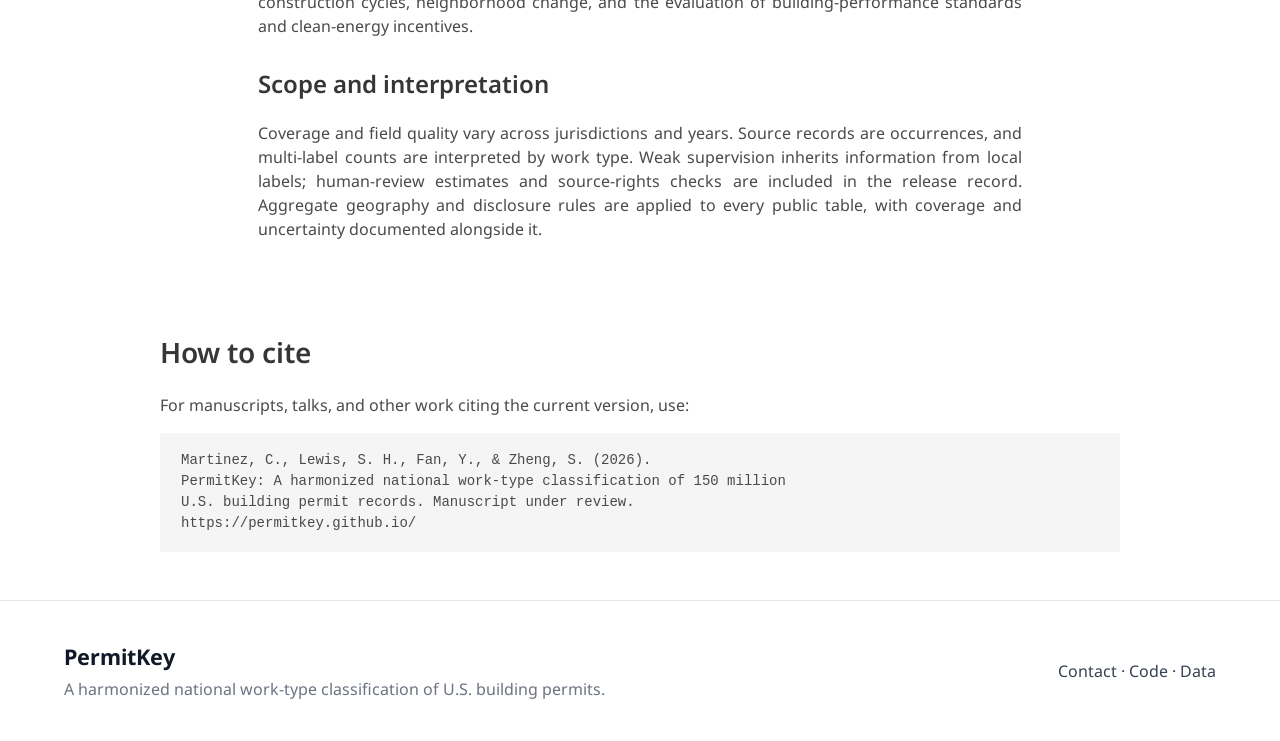
==== commit 6135cbdc: "Simplify project language and footer" ====
--- a/index.html
+++ b/index.html
@@ -9,7 +9,7 @@
   <link href="https://fonts.googleapis.com/css?family=Google+Sans|Noto+Sans|Castoro" rel="stylesheet">
   <link rel="stylesheet" href="./static/css/bulma.min.css">
   <link rel="stylesheet" href="./static/css/fontawesome.all.min.css">
-  <link rel="stylesheet" href="./static/css/index.css?v=7b7bf2e">
+  <link rel="stylesheet" href="./static/css/index.css?v=20260914-white">
   <link rel="icon" href="./static/images/favicon.svg">
   <style>
     .permit-teaser { background:#fff; }
@@ -38,9 +38,9 @@
 
 <section class="hero teaser"><div class="container is-max-desktop"><div class="hero-body"><figure class="figure-panel" aria-label="Figure 1: 2024 spatial distribution of permit-documented technologies"><img class="permit-figure" src="./static/images/figures/fig4-spatial-technology-adoption.webp" alt="Maps showing 2024 spatial distribution of solar, EV charging, heat pumps, and home batteries"></figure><h2 class="subtitle has-text-centered mt-5"><span class="dpermit">PermitKey</span> turns fragmented public permit systems into a comparable research frame.</h2></div></div></section>
 
-<section class="section" id="project"><div class="container is-max-desktop"><div class="columns is-centered"><div class="column is-four-fifths"><h2 class="title is-3">Abstract</h2><div class="content has-text-justified"><p>Building permits are among the most complete records of physical change to the U.S. built environment. Local authorities classify work for administrative purposes, producing vocabularies with different levels of granularity and few shared definitions. The national Building Permits Survey counts newly authorized housing units, leaving most work on the existing stock unmeasured.</p><p>PermitKey contributes a general procedure and a national reference implementation. The procedure treats jurisdiction-supplied labels as weak supervision, trains a multi-label classifier over permit descriptions against an analyst-specified taxonomy, and validates the result against source labels and blind human review. The reference implementation retains 150,044,555 source-record occurrences from 85 contributions and assigns candidate labels under a documented 25-category work-type taxonomy.</p><figure class="figure-panel"><img src="./static/images/figures/fig1-national-distribution.webp" alt="Map of national building permit record density"><figcaption class="figure-caption"><strong>Figure 2.</strong> National permit-record density on a logarithmic grid; Alaska, Hawaii, and Puerto Rico are shown as insets.</figure><h3 class="title is-4">Background and summary</h3><p>Most of the buildings that will stand in the United States in 2050 have already been built. Whether the country decarbonizes its buildings, adapts them to a hotter and more hazardous climate, and houses a population with evolving ways of living and working depends on what is done to the existing stock: kitchens remodeled, roofs replaced, accessory dwelling units added, electrical panels upgraded, heat pumps and rooftop solar installed, and structures hardened against wind, fire, and flood.</p><p>The local records themselves are richer. Jurisdictions issue permits for new construction, alterations, additions, demolitions, roof replacements, electrical and mechanical work, and equipment installation. Public records are dated, tied to a property or jurisdiction, and often accompanied by free-text descriptions. Taken together, they provide a near-national view of physical change at the moment work is authorized.</p><p>The central challenge is comparability. Permit authorities classify work for administrative and fee-setting purposes, so source vocabularies differ by orders of magnitude in granularity. PermitKey separates source preservation from analytic harmonization: native labels and provenance remain traceable, while a shared taxonomy supplies a common measurement frame.</p></div></div></div></div></section>
+<section class="section" id="project"><div class="container is-max-desktop"><div class="columns is-centered"><div class="column is-four-fifths"><h2 class="title is-3">Abstract</h2><div class="content has-text-justified"><p>Building permits are among the most complete records of physical change to the U.S. built environment. Local authorities classify work for administrative purposes, producing vocabularies with different levels of granularity and few shared definitions. The national Building Permits Survey counts newly authorized housing units, leaving most work on the existing stock unmeasured.</p><p>PermitKey combines a general procedure with a national corpus of 150,044,555 source-record occurrences from 85 contributions. The procedure treats jurisdiction-supplied labels as weak supervision, trains a multi-label classifier over permit descriptions against an analyst-specified taxonomy, and validates the result against source labels and blind human review. Candidate labels follow a documented 25-category work-type taxonomy.</p><figure class="figure-panel"><img src="./static/images/figures/fig1-national-distribution.webp" alt="Map of national building permit record density"><figcaption class="figure-caption"><strong>Figure 2.</strong> National permit-record density on a logarithmic grid.</figure><h3 class="title is-4">Background and summary</h3><p>Most of the buildings that will stand in the United States in 2050 have already been built. Whether the country decarbonizes its buildings, adapts them to a hotter and more hazardous climate, and houses a population with evolving ways of living and working depends on what is done to the existing stock: kitchens remodeled, roofs replaced, accessory dwelling units added, electrical panels upgraded, heat pumps and rooftop solar installed, and structures hardened against wind, fire, and flood.</p><p>The local records themselves are richer. Jurisdictions issue permits for new construction, alterations, additions, demolitions, roof replacements, electrical and mechanical work, and equipment installation. Public records are dated, tied to a property or jurisdiction, and often accompanied by free-text descriptions. Taken together, they provide a near-national view of physical change at the moment work is authorized.</p><p>The central challenge is comparability. Permit authorities classify work for administrative and fee-setting purposes, so source vocabularies differ by orders of magnitude in granularity. PermitKey separates source preservation from analytic harmonization: native labels and provenance remain traceable, while a shared taxonomy supplies a common measurement frame.</p></div></div></div></div></section>
 
-<section class="section" id="method"><div class="container is-max-desktop"><div class="columns is-centered"><div class="column is-four-fifths"><h2 class="title is-3">Method</h2><div class="content has-text-justified"><h3 class="title is-4">Collect and preserve</h3><p>PermitKey begins with public records from local permitting portals. Each source contribution is retained as a source-record occurrence with its native labels, description text, dates, coordinates, portal provenance, and stable identifiers. Coverage and missingness are recorded explicitly, with unavailable fields carrying an explicit unknown state.</p><h3 class="title is-4">Harmonize work types</h3><p>Jurisdiction-supplied labels provide weak supervision: they are abundant and reflect each jurisdiction’s administrative vocabulary. We normalize descriptions and structured fields, train independent classifiers against an analyst-specified taxonomy, and allow multiple work types on one record because a permit can authorize several jobs at once. The current Natural25 taxonomy spans construction, alteration, demolition, building systems, exterior work, sitework, and energy technologies.</p><figure class="figure-panel"><img src="./static/images/figures/fig2-classification-workflow.webp" alt="Workflow from permit text to work-type labels and validation"><figcaption class="figure-caption"><strong>Figure 3.</strong> From permit text to multi-label work types, with held-out-city and external solar validation.</figure><h3 class="title is-4">Validate and aggregate</h3><p>Model outputs are checked against source labels and blind human review, with class-specific performance and uncertainty reported separately. The current audit contains 3,080 completed human judgments; a historical held-out-city evaluation reports micro-F1 of 0.874. Eligibility, geography, source-rights, and disclosure checks govern the derived tables at permitting-jurisdiction × year × work type and, for reliably geocoded records, 0.1° grid × year × work type.</p></div></div></div></div></section>
+<section class="section" id="method"><div class="container is-max-desktop"><div class="columns is-centered"><div class="column is-four-fifths"><h2 class="title is-3">Method</h2><div class="content has-text-justified"><p>PermitKey begins with public records from local permitting portals. Each source contribution is retained as a source-record occurrence with its native labels, description text, dates, coordinates, portal provenance, and stable identifiers. Coverage and missingness are recorded explicitly, with unavailable fields carrying an explicit unknown state.</p><p>Jurisdiction-supplied labels provide weak supervision: they are abundant and reflect each jurisdiction’s administrative vocabulary. We normalize descriptions and structured fields, train independent classifiers against an analyst-specified taxonomy, and allow multiple work types on one record because a permit can authorize several jobs at once. The current Natural25 taxonomy spans construction, alteration, demolition, building systems, exterior work, sitework, and energy technologies.</p><figure class="figure-panel"><img src="./static/images/figures/fig2-classification-workflow.webp" alt="Workflow from permit text to work-type labels and validation"><figcaption class="figure-caption"><strong>Figure 3.</strong> From permit text to multi-label work types, with held-out-city and external solar validation.</figure><p>Model outputs are checked against source labels and blind human review, with class-specific performance and uncertainty reported separately. The current audit contains 3,080 completed human judgments; a historical held-out-city evaluation reports micro-F1 of 0.874. Eligibility, geography, source-rights, and disclosure checks govern the derived tables at permitting-jurisdiction × year × work type and, for reliably geocoded records, 0.1° grid × year × work type.</p></div></div></div></div></section>
 
 <section class="section has-background-light" id="release"><div class="container is-max-desktop"><div class="columns is-centered"><div class="column is-four-fifths"><h2 class="title is-3">Data release and reuse</h2><div class="release-note"><p class="has-text-weight-bold">Public aggregate release</p><p>Explore the PermitKey release hub for the aggregate tables, taxonomy, provenance, and validation record.</p><p class="mt-3"><a class="button is-link is-small" href="./data/">Open Data</a></p></div><div class="content has-text-justified mt-5"><p>The public tables are indexed by permitting jurisdiction, year, and work type, with a companion 0.1° grid table for reliably geocoded records. Records located only to a jurisdiction are included in the jurisdiction-level table. Category counts can overlap because records can carry multiple work types.</p><figure class="figure-panel"><img src="./static/images/figures/fig3-temporal-class-patterns.webp" alt="Temporal patterns for solar, heat pumps, EV chargers, and batteries"><figcaption class="figure-caption"><strong>Figure 4.</strong> First-observed property trends for four technology classes, 2012–2024.</figure><p>These tables support research on housing supply, retrofit and electrification, climate adaptation, construction cycles, neighborhood change, and the evaluation of building-performance standards and clean-energy incentives.</p><h3 class="title is-4">Scope and interpretation</h3><p>Coverage and field quality vary across jurisdictions and years. Source records are occurrences, and multi-label counts are interpreted by work type. Weak supervision inherits information from local labels; human-review estimates and source-rights checks are included in the release record. Aggregate geography and disclosure rules are applied to every public table, with coverage and uncertainty documented alongside it.</p></div></div></div></div></section>
 
--- a/static/css/index.css
+++ b/static/css/index.css
@@ -144,14 +144,15 @@
 }
 
 .site-footer {
-  background: #17233d;
-  color: #dbe7f5;
+  background: #fff;
+  color: #374151;
   padding: 2.5rem 1.5rem;
+  border-top: 1px solid #e5e7eb;
 }
 
-.site-footer a { color: #fff; }
-.site-footer-title { color: #fff; font-size: 1.35rem; font-weight: 700; margin-bottom: .25rem; }
-.site-footer-copy, .site-footer-credit { color: #aebed4; }
+.site-footer a { color: #374151; }
+.site-footer-title { color: #111827; font-size: 1.35rem; font-weight: 700; margin-bottom: .25rem; }
+.site-footer-copy, .site-footer-credit { color: #6b7280; }
 .site-footer-credit { font-size: .85rem; margin-top: .4rem; }
 
 @media screen and (max-width: 768px) {
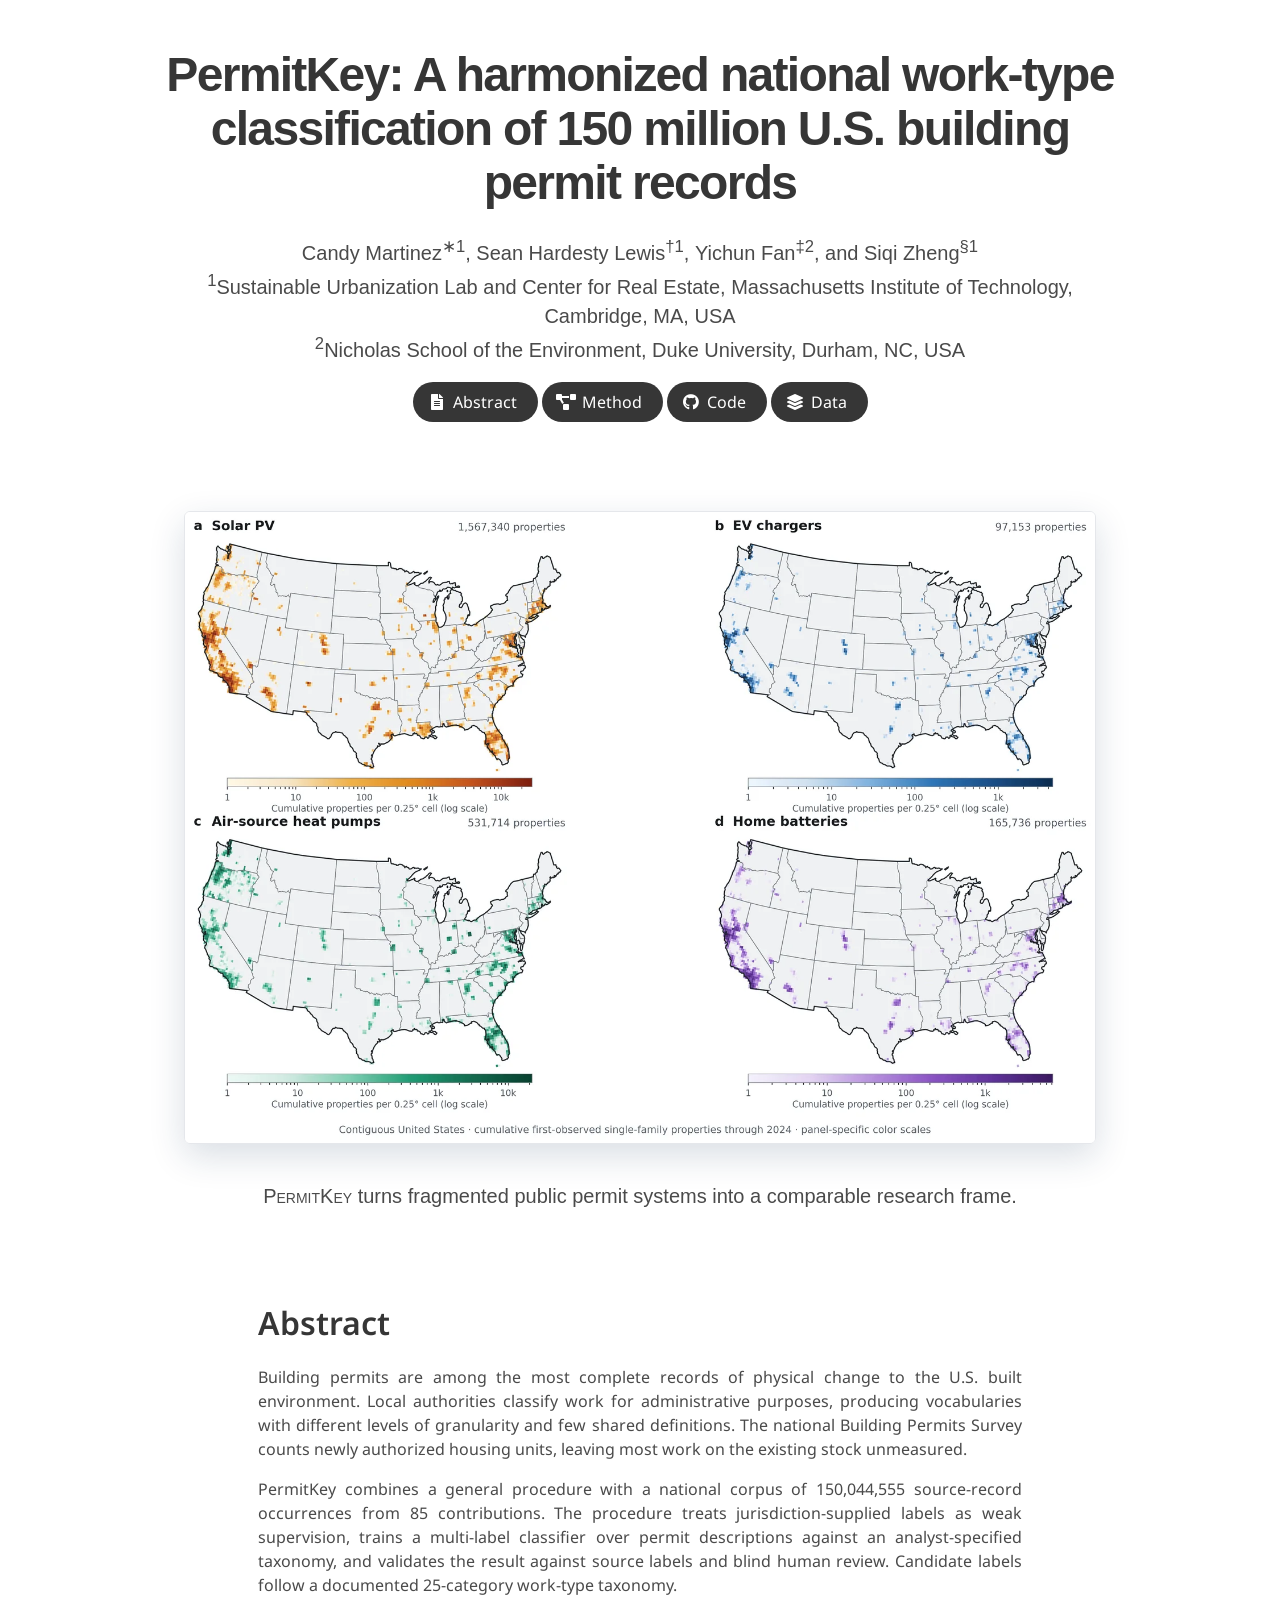
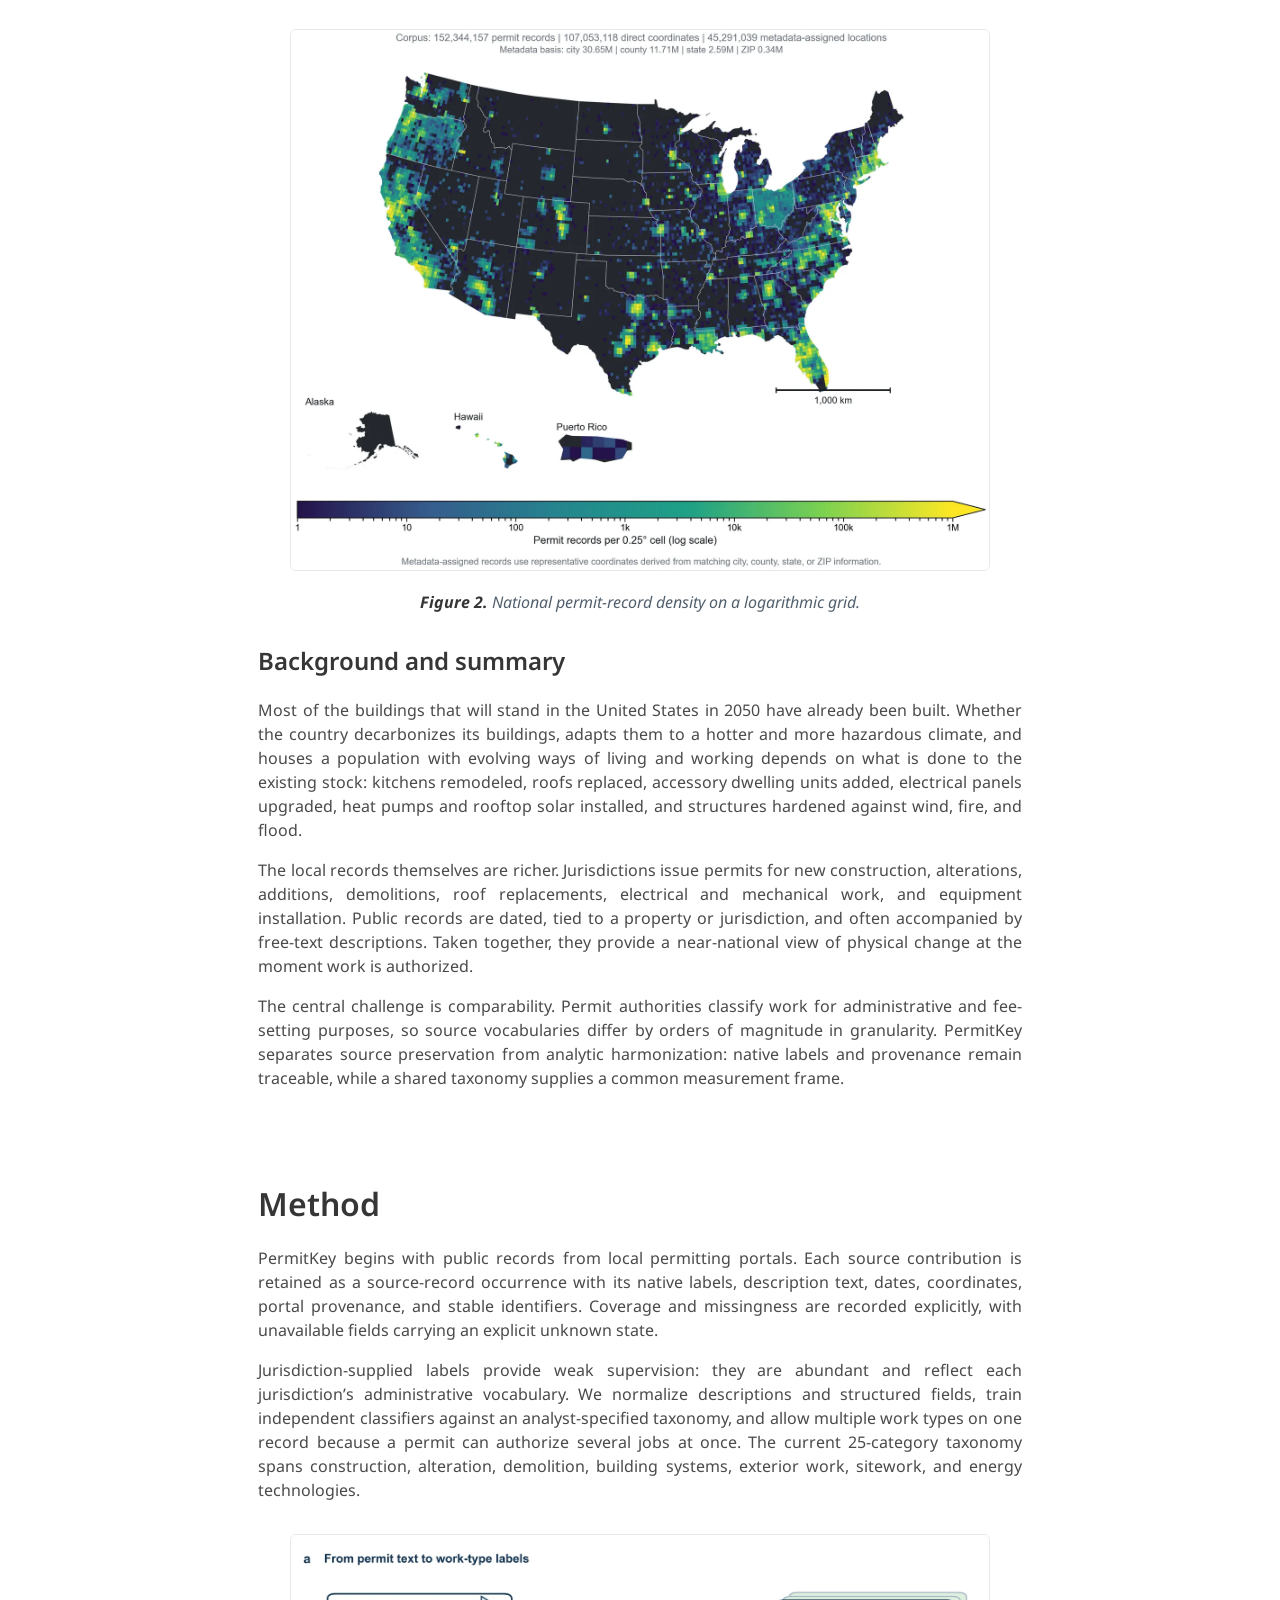
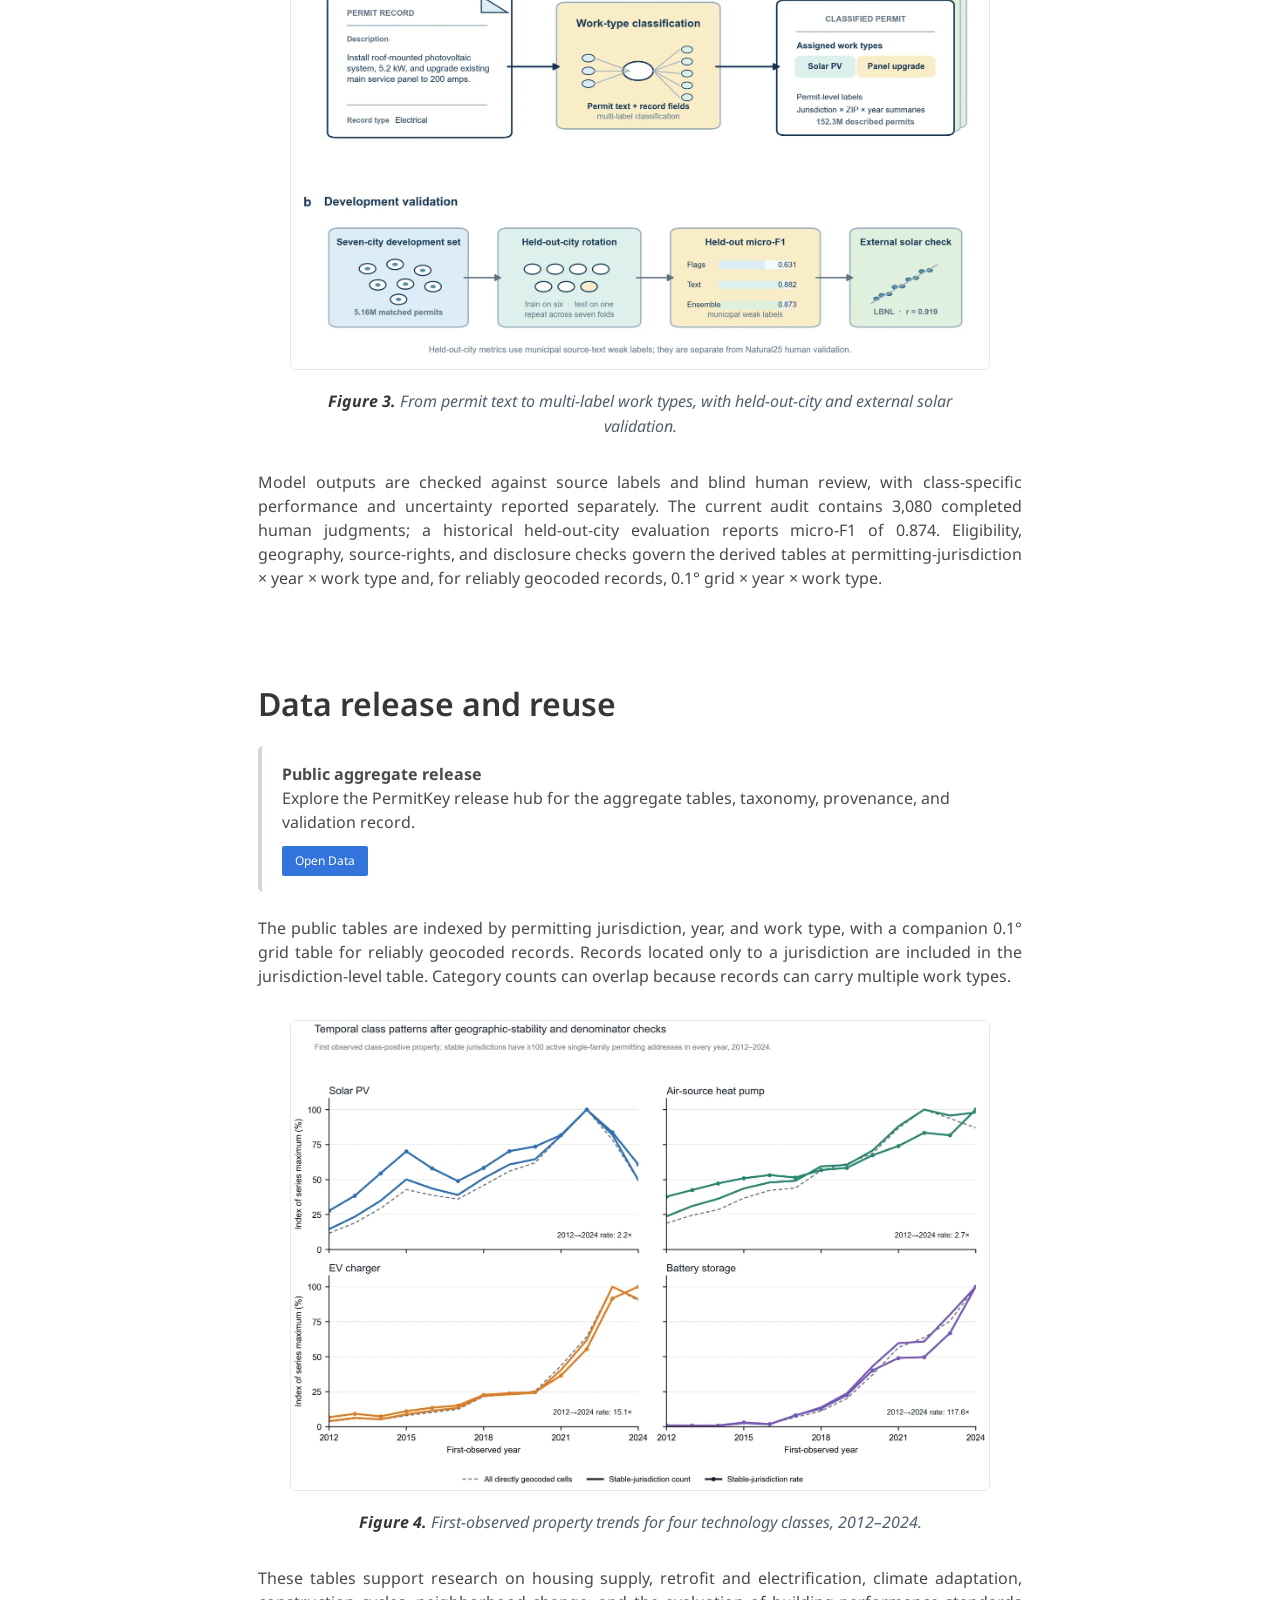
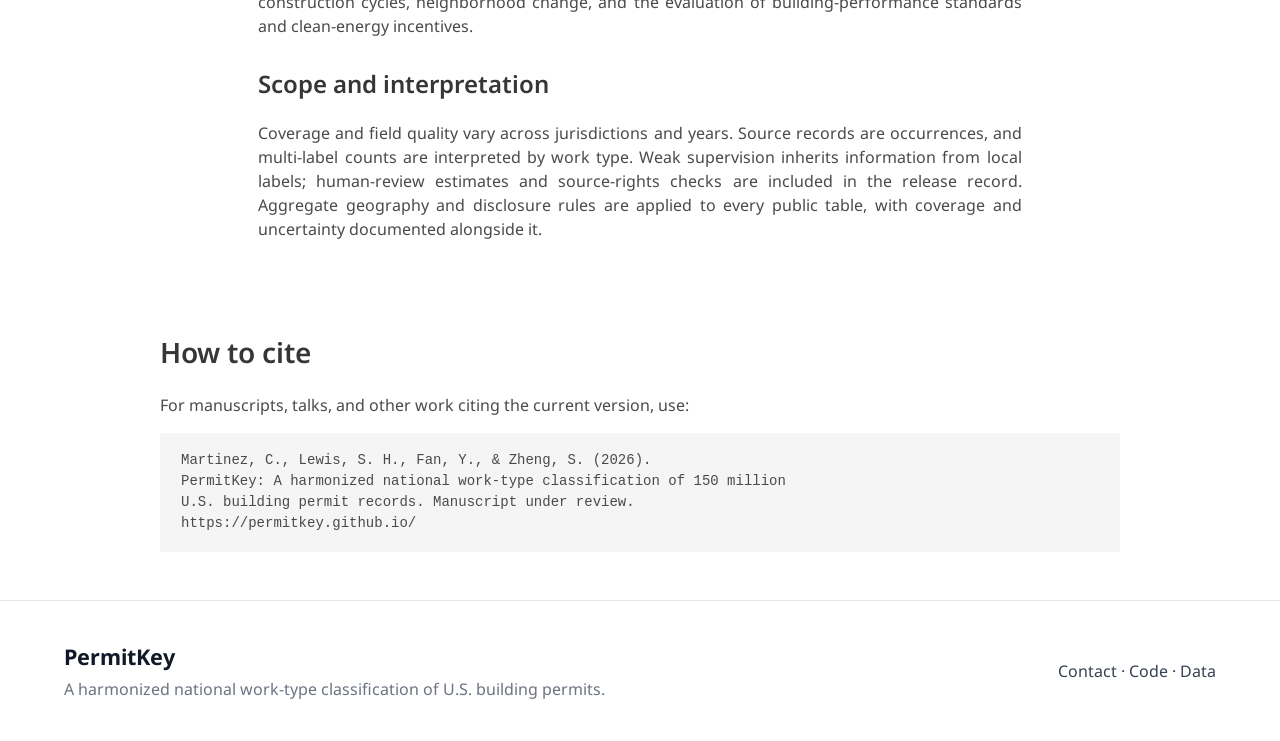
==== commit e6938124: "Remove Natural25 label from public site" ====
--- a/index.html
+++ b/index.html
@@ -10,7 +10,7 @@
   <link rel="stylesheet" href="./static/css/bulma.min.css">
   <link rel="stylesheet" href="./static/css/fontawesome.all.min.css">
   <link rel="stylesheet" href="./static/css/index.css?v=20260914-white">
-  <link rel="icon" href="./static/images/favicon.svg">
+  <link rel="icon" href="./static/images/favicon.svg?v=github">
   <style>
     .permit-teaser { background:#fff; }
     .permit-teaser .hero-body { padding-bottom:2rem; }
@@ -31,7 +31,7 @@
   <div class="column has-text-centered"><div class="publication-links">
     <span class="link-block"><a href="#project" class="external-link button is-normal is-rounded is-dark"><span class="icon"><i class="fas fa-file-alt"></i></span><span>Abstract</span></a></span>
     <span class="link-block"><a href="#method" class="external-link button is-normal is-rounded is-dark"><span class="icon"><i class="fas fa-project-diagram"></i></span><span>Method</span></a></span>
-    <span class="link-block"><a href="https://github.com/permitkey/permitkey.github.io" class="external-link button is-normal is-rounded is-dark"><span class="icon"><i class="fab fa-github"></i></span><span>Code</span></a></span>
+    <span class="link-block"><a href="https://github.com/permitkey" class="external-link button is-normal is-rounded is-dark"><span class="icon"><i class="fab fa-github"></i></span><span>Code</span></a></span>
     <span class="link-block"><a href="./data/" class="external-link button is-normal is-rounded is-dark"><span class="icon"><i class="fas fa-layer-group"></i></span><span>Data</span></a></span>
   </div></div>
 </div></div></div></div></section>
@@ -40,7 +40,7 @@
 
 <section class="section" id="project"><div class="container is-max-desktop"><div class="columns is-centered"><div class="column is-four-fifths"><h2 class="title is-3">Abstract</h2><div class="content has-text-justified"><p>Building permits are among the most complete records of physical change to the U.S. built environment. Local authorities classify work for administrative purposes, producing vocabularies with different levels of granularity and few shared definitions. The national Building Permits Survey counts newly authorized housing units, leaving most work on the existing stock unmeasured.</p><p>PermitKey combines a general procedure with a national corpus of 150,044,555 source-record occurrences from 85 contributions. The procedure treats jurisdiction-supplied labels as weak supervision, trains a multi-label classifier over permit descriptions against an analyst-specified taxonomy, and validates the result against source labels and blind human review. Candidate labels follow a documented 25-category work-type taxonomy.</p><figure class="figure-panel"><img src="./static/images/figures/fig1-national-distribution.webp" alt="Map of national building permit record density"><figcaption class="figure-caption"><strong>Figure 2.</strong> National permit-record density on a logarithmic grid.</figure><h3 class="title is-4">Background and summary</h3><p>Most of the buildings that will stand in the United States in 2050 have already been built. Whether the country decarbonizes its buildings, adapts them to a hotter and more hazardous climate, and houses a population with evolving ways of living and working depends on what is done to the existing stock: kitchens remodeled, roofs replaced, accessory dwelling units added, electrical panels upgraded, heat pumps and rooftop solar installed, and structures hardened against wind, fire, and flood.</p><p>The local records themselves are richer. Jurisdictions issue permits for new construction, alterations, additions, demolitions, roof replacements, electrical and mechanical work, and equipment installation. Public records are dated, tied to a property or jurisdiction, and often accompanied by free-text descriptions. Taken together, they provide a near-national view of physical change at the moment work is authorized.</p><p>The central challenge is comparability. Permit authorities classify work for administrative and fee-setting purposes, so source vocabularies differ by orders of magnitude in granularity. PermitKey separates source preservation from analytic harmonization: native labels and provenance remain traceable, while a shared taxonomy supplies a common measurement frame.</p></div></div></div></div></section>
 
-<section class="section" id="method"><div class="container is-max-desktop"><div class="columns is-centered"><div class="column is-four-fifths"><h2 class="title is-3">Method</h2><div class="content has-text-justified"><p>PermitKey begins with public records from local permitting portals. Each source contribution is retained as a source-record occurrence with its native labels, description text, dates, coordinates, portal provenance, and stable identifiers. Coverage and missingness are recorded explicitly, with unavailable fields carrying an explicit unknown state.</p><p>Jurisdiction-supplied labels provide weak supervision: they are abundant and reflect each jurisdiction’s administrative vocabulary. We normalize descriptions and structured fields, train independent classifiers against an analyst-specified taxonomy, and allow multiple work types on one record because a permit can authorize several jobs at once. The current Natural25 taxonomy spans construction, alteration, demolition, building systems, exterior work, sitework, and energy technologies.</p><figure class="figure-panel"><img src="./static/images/figures/fig2-classification-workflow.webp" alt="Workflow from permit text to work-type labels and validation"><figcaption class="figure-caption"><strong>Figure 3.</strong> From permit text to multi-label work types, with held-out-city and external solar validation.</figure><p>Model outputs are checked against source labels and blind human review, with class-specific performance and uncertainty reported separately. The current audit contains 3,080 completed human judgments; a historical held-out-city evaluation reports micro-F1 of 0.874. Eligibility, geography, source-rights, and disclosure checks govern the derived tables at permitting-jurisdiction × year × work type and, for reliably geocoded records, 0.1° grid × year × work type.</p></div></div></div></div></section>
+<section class="section" id="method"><div class="container is-max-desktop"><div class="columns is-centered"><div class="column is-four-fifths"><h2 class="title is-3">Method</h2><div class="content has-text-justified"><p>PermitKey begins with public records from local permitting portals. Each source contribution is retained as a source-record occurrence with its native labels, description text, dates, coordinates, portal provenance, and stable identifiers. Coverage and missingness are recorded explicitly, with unavailable fields carrying an explicit unknown state.</p><p>Jurisdiction-supplied labels provide weak supervision: they are abundant and reflect each jurisdiction’s administrative vocabulary. We normalize descriptions and structured fields, train independent classifiers against an analyst-specified taxonomy, and allow multiple work types on one record because a permit can authorize several jobs at once. The current 25-category taxonomy spans construction, alteration, demolition, building systems, exterior work, sitework, and energy technologies.</p><figure class="figure-panel"><img src="./static/images/figures/fig2-classification-workflow.webp" alt="Workflow from permit text to work-type labels and validation"><figcaption class="figure-caption"><strong>Figure 3.</strong> From permit text to multi-label work types, with held-out-city and external solar validation.</figure><p>Model outputs are checked against source labels and blind human review, with class-specific performance and uncertainty reported separately. The current audit contains 3,080 completed human judgments; a historical held-out-city evaluation reports micro-F1 of 0.874. Eligibility, geography, source-rights, and disclosure checks govern the derived tables at permitting-jurisdiction × year × work type and, for reliably geocoded records, 0.1° grid × year × work type.</p></div></div></div></div></section>
 
 <section class="section has-background-light" id="release"><div class="container is-max-desktop"><div class="columns is-centered"><div class="column is-four-fifths"><h2 class="title is-3">Data release and reuse</h2><div class="release-note"><p class="has-text-weight-bold">Public aggregate release</p><p>Explore the PermitKey release hub for the aggregate tables, taxonomy, provenance, and validation record.</p><p class="mt-3"><a class="button is-link is-small" href="./data/">Open Data</a></p></div><div class="content has-text-justified mt-5"><p>The public tables are indexed by permitting jurisdiction, year, and work type, with a companion 0.1° grid table for reliably geocoded records. Records located only to a jurisdiction are included in the jurisdiction-level table. Category counts can overlap because records can carry multiple work types.</p><figure class="figure-panel"><img src="./static/images/figures/fig3-temporal-class-patterns.webp" alt="Temporal patterns for solar, heat pumps, EV chargers, and batteries"><figcaption class="figure-caption"><strong>Figure 4.</strong> First-observed property trends for four technology classes, 2012–2024.</figure><p>These tables support research on housing supply, retrofit and electrification, climate adaptation, construction cycles, neighborhood change, and the evaluation of building-performance standards and clean-energy incentives.</p><h3 class="title is-4">Scope and interpretation</h3><p>Coverage and field quality vary across jurisdictions and years. Source records are occurrences, and multi-label counts are interpreted by work type. Weak supervision inherits information from local labels; human-review estimates and source-rights checks are included in the release record. Aggregate geography and disclosure rules are applied to every public table, with coverage and uncertainty documented alongside it.</p></div></div></div></div></section>
 
@@ -49,6 +49,6 @@
 U.S. building permit records. Manuscript under review.
 https://permitkey.github.io/</code></pre></div></section>
 
-<footer class="footer site-footer"><div class="container"><div class="columns is-vcentered"><div class="column"><p class="site-footer-title">PermitKey</p><p class="site-footer-copy">A harmonized national work-type classification of U.S. building permits.</p></div><div class="column has-text-right"><p><a href="mailto:end@mit.edu">Contact</a> · <a href="https://github.com/permitkey/permitkey.github.io">Code</a> · <a href="./data/">Data</a></p></div></div></div></footer>
+<footer class="footer site-footer"><div class="container"><div class="columns is-vcentered"><div class="column"><p class="site-footer-title">PermitKey</p><p class="site-footer-copy">A harmonized national work-type classification of U.S. building permits.</p></div><div class="column has-text-right"><p><a href="mailto:end@mit.edu">Contact</a> · <a href="https://github.com/permitkey">Code</a> · <a href="./data/">Data</a></p></div></div></div></footer>
 </body>
 </html>
